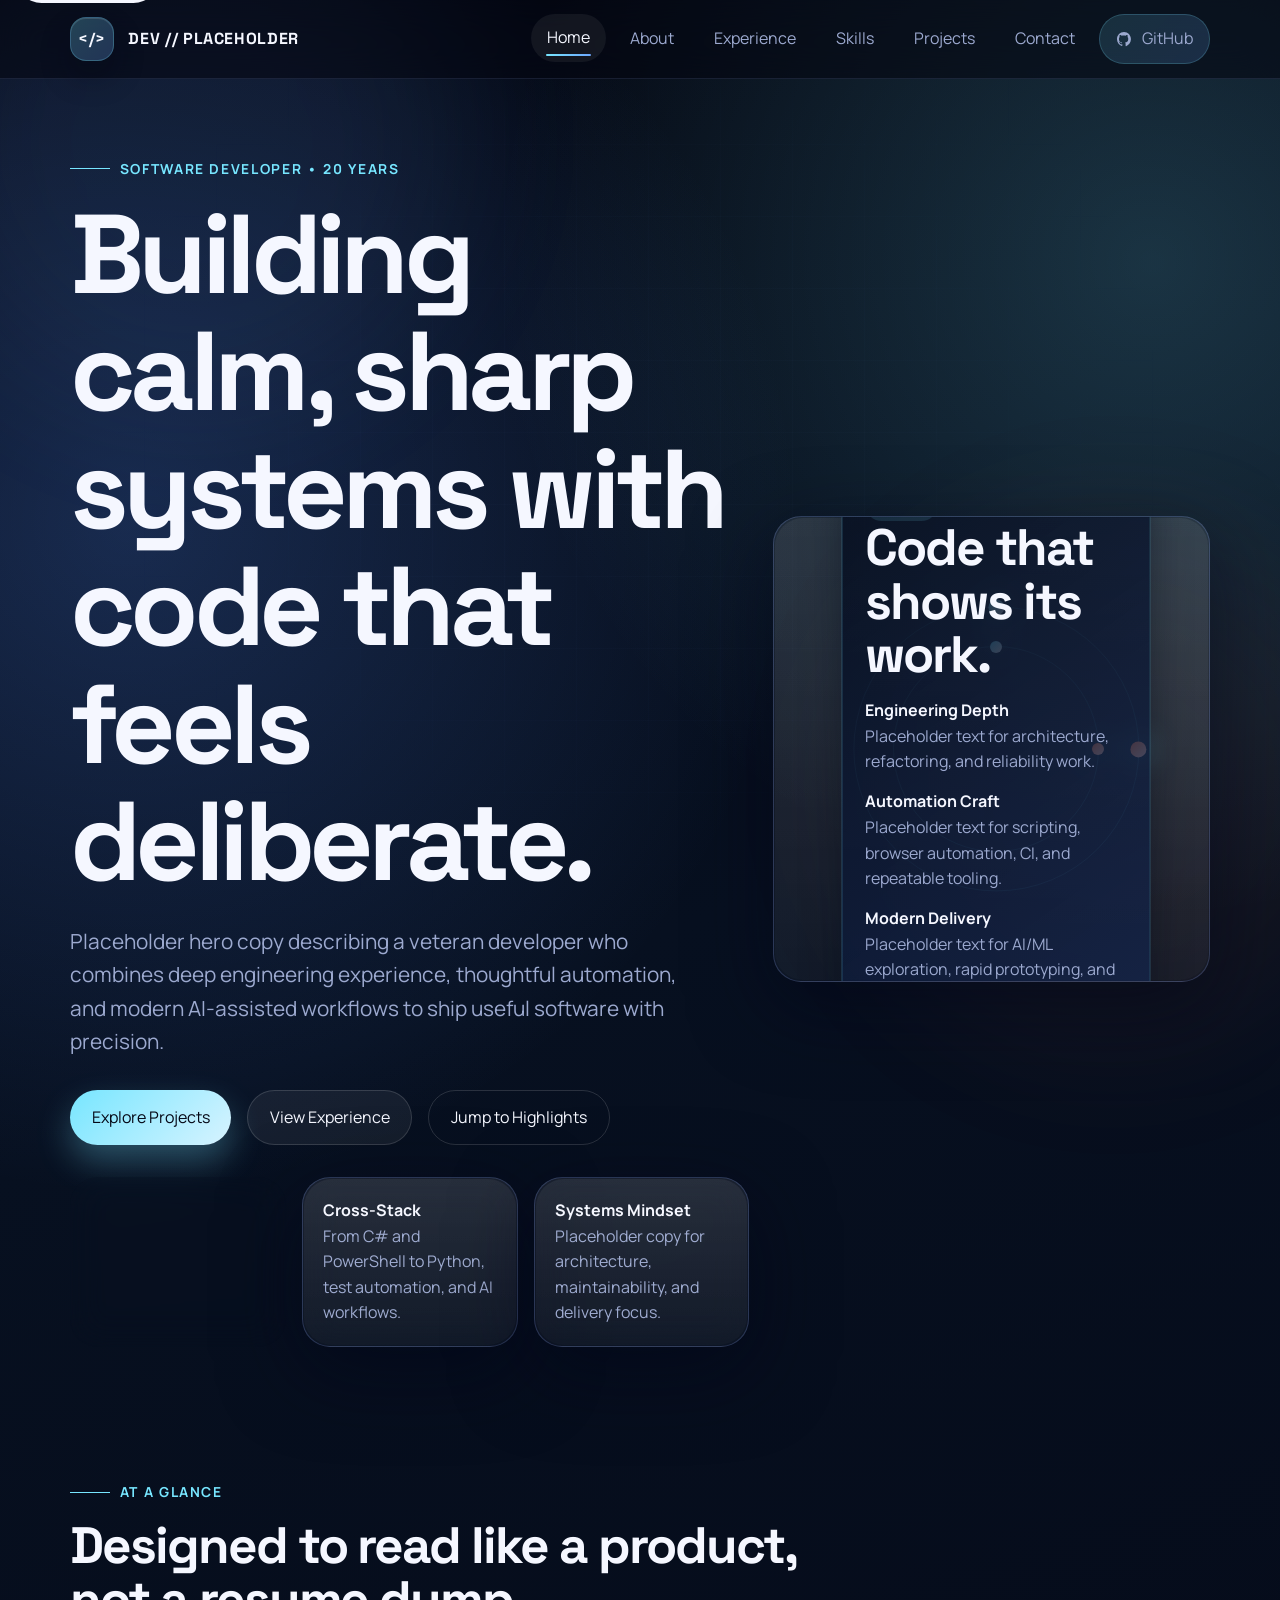
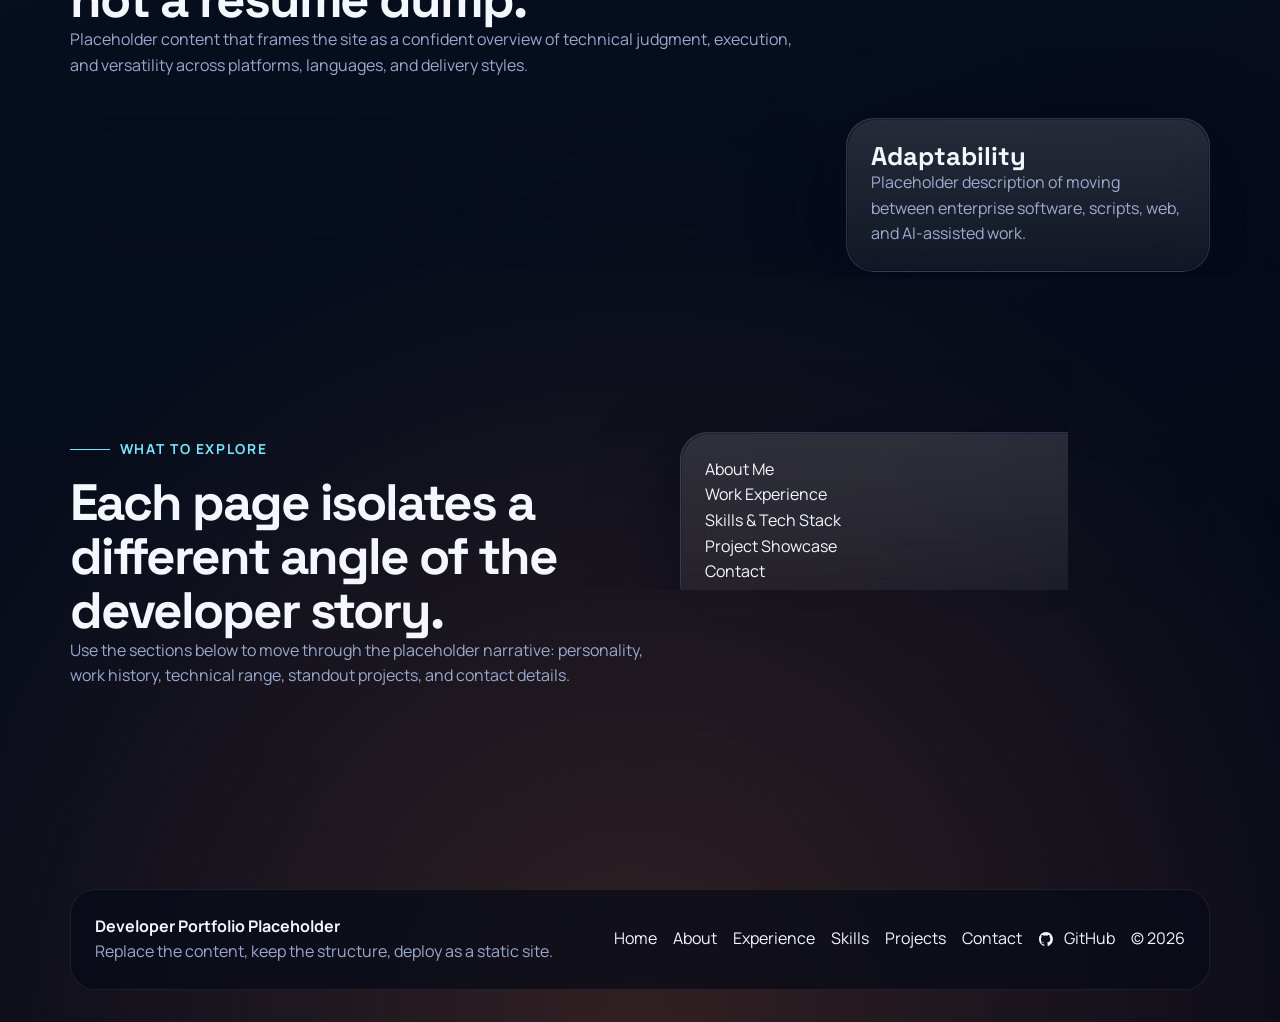
==== index.html @ 1d5cf315 "Initial commit: add multi-page personal developer website" ====
<!DOCTYPE html>
<html lang="en">
  <head>
    <meta charset="UTF-8" />
    <meta name="viewport" content="width=device-width, initial-scale=1.0" />
    <meta
      name="description"
      content="Placeholder personal developer website with a bold, interactive dark theme and multi-page layout."
    />
    <title>Developer Portfolio | Home</title>
    <link rel="preconnect" href="https://fonts.googleapis.com" />
    <link rel="preconnect" href="https://fonts.gstatic.com" crossorigin />
    <link
      href="https://fonts.googleapis.com/css2?family=Manrope:wght@400;500;600;700;800&family=Space+Grotesk:wght@500;700&display=swap"
      rel="stylesheet"
    />
    <link rel="stylesheet" href="styles.css" />
    <script src="script.js" defer></script>
  </head>
  <body>
    <div class="site-shell">
      <a class="skip-link" href="#main-content">Skip to content</a>
      <div class="grid-overlay" aria-hidden="true"></div>
      <div class="page-transition" aria-hidden="true"></div>
      <header class="site-header" data-site-header>
        <div class="nav-wrap">
          <a class="brand" href="index.html" aria-label="Go to home page">
            <span class="brand-mark" aria-hidden="true"><span>&lt;/&gt;</span></span>
            <span>DEV // PLACEHOLDER</span>
          </a>
          <button class="nav-toggle" type="button" aria-label="Toggle navigation" aria-expanded="false" data-nav-toggle>
            <span class="nav-toggle-bar" aria-hidden="true"></span>
          </button>
          <nav class="nav-links" aria-label="Primary navigation" data-nav-menu>
            <a href="index.html" data-nav-link>Home</a>
            <a href="about.html" data-nav-link>About</a>
            <a href="experience.html" data-nav-link>Experience</a>
            <a href="skills.html" data-nav-link>Skills</a>
            <a href="projects.html" data-nav-link>Projects</a>
            <a href="contact.html" data-nav-link>Contact</a>
            <a
              class="nav-github"
              href="https://github.com/YOUR_USERNAME"
              target="_blank"
              rel="noreferrer"
              aria-label="Open GitHub profile"
            >
              <svg viewBox="0 0 24 24" aria-hidden="true" fill="currentColor">
                <path d="M12 1.5C6.2 1.5 1.5 6.3 1.5 12.2c0 4.8 3.1 8.8 7.3 10.2.5.1.7-.2.7-.5V20c-3 .7-3.7-1.3-3.7-1.3-.5-1.3-1.2-1.7-1.2-1.7-1-.7.1-.7.1-.7 1.1.1 1.7 1.1 1.7 1.1 1 .1 1.7.7 2.1 1.4.1-.7.4-1.2.7-1.5-2.4-.3-4.8-1.2-4.8-5.4 0-1.2.4-2.1 1.1-2.9-.1-.3-.5-1.4.1-2.9 0 0 .9-.3 3 .9.9-.2 1.8-.3 2.8-.3.9 0 1.9.1 2.8.3 2.1-1.2 3-.9 3-.9.6 1.5.2 2.6.1 2.9.7.8 1.1 1.7 1.1 2.9 0 4.2-2.5 5.1-4.8 5.4.4.3.8 1 .8 2v2.9c0 .3.2.6.7.5 4.2-1.4 7.3-5.5 7.3-10.2C22.5 6.3 17.8 1.5 12 1.5Z" />
              </svg>
              <span>GitHub</span>
            </a>
          </nav>
        </div>
      </header>

      <main id="main-content" class="main-wrap">
        <section class="hero">
          <div class="hero-grid">
            <div class="hero-copy reveal">
              <span class="kicker">Software Developer • 20 Years</span>
              <h1>Building calm, sharp systems with code that feels deliberate.</h1>
              <p class="lead">
                Placeholder hero copy describing a veteran developer who combines deep engineering experience,
                thoughtful automation, and modern AI-assisted workflows to ship useful software with precision.
              </p>
              <div class="hero-actions">
                <a class="button" href="projects.html">Explore Projects</a>
                <a class="button-secondary" href="experience.html">View Experience</a>
                <a class="button-ghost" href="#featured-highlights">Jump to Highlights</a>
              </div>
              <div class="stats-row">
                <article class="stat-card reveal">
                  <strong>20+</strong>
                  <p>Years shaping production software, tooling, and automation.</p>
                </article>
                <article class="stat-card reveal">
                  <strong>Cross-Stack</strong>
                  <p>From C# and PowerShell to Python, test automation, and AI workflows.</p>
                </article>
                <article class="stat-card reveal">
                  <strong>Systems Mindset</strong>
                  <p>Placeholder copy for architecture, maintainability, and delivery focus.</p>
                </article>
              </div>
            </div>

            <aside class="hero-panel reveal" aria-label="Visual summary panel">
              <div class="orbital-stage">
                <div class="orbit" aria-hidden="true"></div>
                <div class="orbit secondary" aria-hidden="true"></div>
                <div class="core-panel" data-tilt>
                  <span class="eyebrow">Signal</span>
                  <h2>Code that shows its work.</h2>
                  <ul class="metric-list">
                    <li>
                      <strong>Engineering Depth</strong>
                      <p>Placeholder text for architecture, refactoring, and reliability work.</p>
                    </li>
                    <li>
                      <strong>Automation Craft</strong>
                      <p>Placeholder text for scripting, browser automation, CI, and repeatable tooling.</p>
                    </li>
                    <li>
                      <strong>Modern Delivery</strong>
                      <p>Placeholder text for AI/ML exploration, rapid prototyping, and practical execution.</p>
                    </li>
                  </ul>
                </div>
              </div>
            </aside>
          </div>
        </section>

        <section class="section" id="featured-highlights">
          <div class="section-heading reveal">
            <span class="kicker">At A Glance</span>
            <h2>Designed to read like a product, not a resume dump.</h2>
            <p>
              Placeholder content that frames the site as a confident overview of technical judgment, execution,
              and versatility across platforms, languages, and delivery styles.
            </p>
          </div>
          <div class="highlights-grid">
            <article class="glass-card accent reveal">
              <h3>Architecture</h3>
              <p>Placeholder description of designing maintainable systems and reducing accidental complexity.</p>
            </article>
            <article class="glass-card reveal">
              <h3>Automation</h3>
              <p>Placeholder description of building repeatable workflows, tooling, and test infrastructure.</p>
            </article>
            <article class="glass-card reveal">
              <h3>Adaptability</h3>
              <p>Placeholder description of moving between enterprise software, scripts, web, and AI-assisted work.</p>
            </article>
          </div>
        </section>

        <section class="section">
          <div class="split-layout">
            <div class="section-heading reveal">
              <span class="kicker">What To Explore</span>
              <h2>Each page isolates a different angle of the developer story.</h2>
              <p>
                Use the sections below to move through the placeholder narrative: personality, work history,
                technical range, standout projects, and contact details.
              </p>
            </div>
            <div class="glass-card reveal">
              <ul class="info-list">
                <li><a class="link-icon" href="about.html">About Me</a></li>
                <li><a class="link-icon" href="experience.html">Work Experience</a></li>
                <li><a class="link-icon" href="skills.html">Skills &amp; Tech Stack</a></li>
                <li><a class="link-icon" href="projects.html">Project Showcase</a></li>
                <li><a class="link-icon" href="contact.html">Contact</a></li>
              </ul>
            </div>
          </div>
        </section>
      </main>

      <footer class="site-footer">
        <div class="footer-wrap">
          <div>
            <strong>Developer Portfolio Placeholder</strong>
            <p>Replace the content, keep the structure, deploy as a static site.</p>
          </div>
          <div class="footer-meta">
            <nav class="footer-links" aria-label="Footer navigation">
              <a href="index.html">Home</a>
              <a href="about.html">About</a>
              <a href="experience.html">Experience</a>
              <a href="skills.html">Skills</a>
              <a href="projects.html">Projects</a>
              <a href="contact.html">Contact</a>
            </nav>
            <div class="footer-social">
              <a href="https://github.com/YOUR_USERNAME" target="_blank" rel="noreferrer" aria-label="Open GitHub profile">
                <svg viewBox="0 0 24 24" aria-hidden="true" fill="currentColor">
                  <path d="M12 1.5C6.2 1.5 1.5 6.3 1.5 12.2c0 4.8 3.1 8.8 7.3 10.2.5.1.7-.2.7-.5V20c-3 .7-3.7-1.3-3.7-1.3-.5-1.3-1.2-1.7-1.2-1.7-1-.7.1-.7.1-.7 1.1.1 1.7 1.1 1.7 1.1 1 .1 1.7.7 2.1 1.4.1-.7.4-1.2.7-1.5-2.4-.3-4.8-1.2-4.8-5.4 0-1.2.4-2.1 1.1-2.9-.1-.3-.5-1.4.1-2.9 0 0 .9-.3 3 .9.9-.2 1.8-.3 2.8-.3.9 0 1.9.1 2.8.3 2.1-1.2 3-.9 3-.9.6 1.5.2 2.6.1 2.9.7.8 1.1 1.7 1.1 2.9 0 4.2-2.5 5.1-4.8 5.4.4.3.8 1 .8 2v2.9c0 .3.2.6.7.5 4.2-1.4 7.3-5.5 7.3-10.2C22.5 6.3 17.8 1.5 12 1.5Z" />
                </svg>
                <span>GitHub</span>
              </a>
              <span>© <span data-current-year></span></span>
            </div>
          </div>
        </div>
      </footer>
    </div>
  </body>
</html>
---- styles.css ----
:root {
  --bg: #050816;
  --bg-elevated: rgba(11, 18, 38, 0.78);
  --bg-solid: #0b1226;
  --surface: rgba(18, 28, 56, 0.82);
  --surface-strong: rgba(24, 38, 77, 0.96);
  --border: rgba(143, 168, 255, 0.22);
  --border-strong: rgba(162, 188, 255, 0.38);
  --text: #f5f7ff;
  --muted: #9ca9cf;
  --accent: #77e6ff;
  --accent-strong: #6da7ff;
  --accent-warm: #ff8a5b;
  --success: #8dffb2;
  --shadow: 0 24px 80px rgba(2, 6, 23, 0.55);
  --radius-lg: 28px;
  --radius-md: 20px;
  --radius-sm: 14px;
  --content-width: min(1140px, calc(100vw - 2rem));
  --nav-height: 78px;
  --transition: 220ms ease;
  --font-display: "Space Grotesk", "Segoe UI", sans-serif;
  --font-body: "Manrope", "Segoe UI", sans-serif;
}

* {
  box-sizing: border-box;
}

html {
  scroll-behavior: smooth;
}

body {
  margin: 0;
  min-height: 100vh;
  font-family: var(--font-body);
  color: var(--text);
  background:
    radial-gradient(circle at 10% 20%, rgba(85, 144, 255, 0.24), transparent 28%),
    radial-gradient(circle at 90% 10%, rgba(119, 230, 255, 0.18), transparent 25%),
    radial-gradient(circle at 50% 100%, rgba(255, 138, 91, 0.18), transparent 30%),
    linear-gradient(160deg, #040711 0%, #071020 38%, #040816 100%);
  line-height: 1.6;
  overflow-x: hidden;
}

body::before,
body::after {
  content: "";
  position: fixed;
  inset: auto;
  width: 42vw;
  height: 42vw;
  border-radius: 50%;
  filter: blur(80px);
  opacity: 0.32;
  pointer-events: none;
  z-index: -2;
  animation: drift 18s ease-in-out infinite alternate;
}

body::before {
  top: -10vw;
  left: -6vw;
  background: rgba(109, 167, 255, 0.25);
}

body::after {
  right: -8vw;
  bottom: -12vw;
  background: rgba(255, 138, 91, 0.18);
  animation-delay: -9s;
}

img {
  max-width: 100%;
  display: block;
}

a {
  color: inherit;
  text-decoration: none;
}

button,
input,
textarea {
  font: inherit;
}

button {
  border: 0;
  cursor: pointer;
}

:focus-visible {
  outline: 3px solid rgba(119, 230, 255, 0.6);
  outline-offset: 3px;
}

.site-shell {
  position: relative;
  isolation: isolate;
}

.grid-overlay {
  position: fixed;
  inset: 0;
  background-image:
    linear-gradient(rgba(159, 181, 255, 0.08) 1px, transparent 1px),
    linear-gradient(90deg, rgba(159, 181, 255, 0.08) 1px, transparent 1px);
  background-size: 72px 72px;
  mask-image: radial-gradient(circle at center, black 28%, transparent 78%);
  opacity: 0.24;
  z-index: -1;
  pointer-events: none;
}

.page-transition {
  position: fixed;
  inset: 0;
  background: linear-gradient(135deg, rgba(6, 9, 20, 0.96), rgba(12, 25, 55, 0.92));
  transform: scaleY(0);
  transform-origin: bottom;
  transition: transform 480ms cubic-bezier(0.22, 1, 0.36, 1);
  z-index: 999;
  pointer-events: none;
}

body.is-transitioning .page-transition {
  transform: scaleY(1);
  transform-origin: top;
}

.skip-link {
  position: absolute;
  left: 1rem;
  top: -3rem;
  padding: 0.8rem 1rem;
  border-radius: 999px;
  background: var(--text);
  color: var(--bg);
  z-index: 1000;
  transition: top var(--transition);
}

.skip-link:focus {
  top: 1rem;
}

.site-header {
  position: sticky;
  top: 0;
  z-index: 100;
  backdrop-filter: blur(18px);
  background: rgba(4, 7, 17, 0.56);
  border-bottom: 1px solid rgba(154, 178, 255, 0.12);
}

.site-header.is-scrolled {
  background: rgba(4, 7, 17, 0.88);
  box-shadow: 0 18px 40px rgba(2, 6, 23, 0.28);
}

.nav-wrap,
.main-wrap,
.footer-wrap {
  width: var(--content-width);
  margin: 0 auto;
}

.nav-wrap {
  min-height: var(--nav-height);
  display: flex;
  align-items: center;
  justify-content: space-between;
  gap: 1rem;
}

.brand {
  display: inline-flex;
  align-items: center;
  gap: 0.9rem;
  font-family: var(--font-display);
  font-weight: 700;
  letter-spacing: 0.04em;
}

.brand-mark {
  width: 2.75rem;
  height: 2.75rem;
  display: grid;
  place-items: center;
  border-radius: 1rem;
  background: linear-gradient(135deg, rgba(119, 230, 255, 0.25), rgba(109, 167, 255, 0.25));
  border: 1px solid rgba(119, 230, 255, 0.24);
  box-shadow: inset 0 1px 0 rgba(255, 255, 255, 0.12), 0 16px 30px rgba(4, 7, 17, 0.3);
}

.brand-mark span {
  font-size: 1rem;
}

.nav-toggle {
  display: none;
  align-items: center;
  justify-content: center;
  width: 3rem;
  height: 3rem;
  border-radius: 1rem;
  color: var(--text);
  background: rgba(255, 255, 255, 0.04);
  border: 1px solid rgba(255, 255, 255, 0.08);
}

.nav-toggle-bar,
.nav-toggle-bar::before,
.nav-toggle-bar::after {
  content: "";
  width: 1.2rem;
  height: 2px;
  background: currentColor;
  border-radius: 999px;
  display: block;
  position: relative;
  transition: transform var(--transition), opacity var(--transition);
}

.nav-toggle-bar::before {
  position: absolute;
  top: -0.35rem;
}

.nav-toggle-bar::after {
  position: absolute;
  top: 0.35rem;
}

.nav-links {
  display: flex;
  align-items: center;
  gap: 0.5rem;
}

.nav-links a {
  position: relative;
  padding: 0.7rem 1rem;
  border-radius: 999px;
  color: var(--muted);
  transition: color var(--transition), background var(--transition), transform var(--transition);
}

.nav-links a:hover,
.nav-links a:focus-visible,
.nav-links a[aria-current="page"] {
  color: var(--text);
  background: rgba(255, 255, 255, 0.06);
  transform: translateY(-1px);
}

.nav-links a[aria-current="page"]::after {
  content: "";
  position: absolute;
  left: 20%;
  right: 20%;
  bottom: 0.4rem;
  height: 2px;
  border-radius: 999px;
  background: linear-gradient(90deg, var(--accent), var(--accent-strong));
}

.nav-github {
  display: inline-flex;
  align-items: center;
  gap: 0.65rem;
  padding: 0.8rem 1rem;
  border-radius: 999px;
  background: linear-gradient(135deg, rgba(119, 230, 255, 0.14), rgba(109, 167, 255, 0.18));
  border: 1px solid rgba(119, 230, 255, 0.2);
}

.nav-github svg,
.footer-social svg,
.link-icon svg {
  width: 1rem;
  height: 1rem;
}

main {
  padding-bottom: 5rem;
}

.section {
  padding: 5rem 0;
}

.section-heading {
  max-width: 46rem;
  margin-bottom: 2.5rem;
}

.kicker {
  display: inline-flex;
  align-items: center;
  gap: 0.6rem;
  margin-bottom: 1rem;
  color: var(--accent);
  font-size: 0.86rem;
  font-weight: 700;
  letter-spacing: 0.12em;
  text-transform: uppercase;
}

.kicker::before {
  content: "";
  width: 2.5rem;
  height: 1px;
  background: currentColor;
}

h1,
h2,
h3,
h4 {
  margin: 0;
  font-family: var(--font-display);
  line-height: 1.05;
}

h1 {
  font-size: clamp(3.4rem, 9vw, 7rem);
  letter-spacing: -0.05em;
}

h2 {
  font-size: clamp(2.2rem, 4vw, 3.8rem);
  letter-spacing: -0.04em;
}

h3 {
  font-size: clamp(1.35rem, 2vw, 1.8rem);
}

p {
  margin: 0;
  color: var(--muted);
}

.hero {
  padding: 4.5rem 0 3rem;
}

.hero-grid,
.split-layout,
.projects-grid,
.contact-grid,
.skills-grid,
.metrics-grid,
.story-grid,
.highlights-grid {
  display: grid;
  gap: 1.5rem;
}

.hero-grid {
  grid-template-columns: minmax(0, 1.4fr) minmax(300px, 0.9fr);
  align-items: center;
  min-height: calc(100vh - var(--nav-height) - 5rem);
}

.hero-copy {
  max-width: 44rem;
}

.lead {
  margin-top: 1.5rem;
  font-size: clamp(1.05rem, 2vw, 1.3rem);
  max-width: 40rem;
}

.hero-actions,
.inline-links,
.chip-row,
.stats-row {
  display: flex;
  flex-wrap: wrap;
  gap: 1rem;
}

.hero-actions {
  margin-top: 2rem;
}

.button,
.button-secondary,
.button-ghost {
  display: inline-flex;
  align-items: center;
  justify-content: center;
  gap: 0.65rem;
  min-height: 3.3rem;
  padding: 0.85rem 1.35rem;
  border-radius: 999px;
  transition: transform var(--transition), box-shadow var(--transition), background var(--transition), border-color var(--transition);
}

.button {
  color: var(--bg);
  background: linear-gradient(135deg, var(--accent), #d7f3ff);
  box-shadow: 0 16px 34px rgba(119, 230, 255, 0.3);
}

.button:hover,
.button:focus-visible,
.button-secondary:hover,
.button-secondary:focus-visible,
.button-ghost:hover,
.button-ghost:focus-visible {
  transform: translateY(-2px);
}

.button-secondary,
.button-ghost {
  border: 1px solid rgba(255, 255, 255, 0.14);
}

.button-secondary {
  background: rgba(255, 255, 255, 0.06);
}

.button-ghost {
  background: transparent;
}

.hero-panel,
.glass-card,
.timeline-card,
.skill-card,
.project-card,
.contact-card,
.stat-card,
.quote-card,
.story-card {
  position: relative;
  overflow: hidden;
  border-radius: var(--radius-lg);
  background: linear-gradient(180deg, rgba(255, 255, 255, 0.08), rgba(255, 255, 255, 0.03));
  border: 1px solid var(--border);
  box-shadow: var(--shadow);
}

.hero-panel,
.glass-card,
.contact-card,
.quote-card,
.story-card {
  padding: 1.5rem;
}

.hero-panel::before,
.glass-card::before,
.timeline-card::before,
.skill-card::before,
.project-card::before,
.contact-card::before,
.stat-card::before,
.quote-card::before,
.story-card::before {
  content: "";
  position: absolute;
  inset: 1px;
  border-radius: inherit;
  background: linear-gradient(180deg, rgba(255, 255, 255, 0.06), rgba(255, 255, 255, 0.02));
  pointer-events: none;
}

.hero-panel {
  min-height: 28rem;
  padding: 1.5rem;
}

.orbital-stage {
  position: relative;
  aspect-ratio: 1 / 1.05;
  min-height: 26rem;
}

.orbit,
.orbit::before,
.orbit::after {
  position: absolute;
  inset: 50% auto auto 50%;
  border-radius: 50%;
  transform: translate(-50%, -50%);
}

.orbit {
  width: 72%;
  aspect-ratio: 1;
  border: 1px solid rgba(119, 230, 255, 0.18);
  animation: spin 18s linear infinite;
}

.orbit::before,
.orbit::after {
  content: "";
  width: 1rem;
  height: 1rem;
  background: linear-gradient(135deg, var(--accent), white);
  box-shadow: 0 0 30px rgba(119, 230, 255, 0.7);
}

.orbit::before {
  top: 0;
  left: 50%;
}

.orbit::after {
  top: 50%;
  left: 100%;
  background: linear-gradient(135deg, var(--accent-warm), #ffd8c9);
}

.orbit.secondary {
  width: 52%;
  animation-duration: 12s;
  animation-direction: reverse;
}

.orbit.secondary::before,
.orbit.secondary::after {
  width: 0.75rem;
  height: 0.75rem;
}

.core-panel {
  position: absolute;
  inset: 50% auto auto 50%;
  width: min(78%, 24rem);
  transform: translate(-50%, -50%);
  padding: 1.4rem;
  border-radius: 1.5rem;
  background: linear-gradient(145deg, rgba(4, 12, 28, 0.86), rgba(20, 38, 80, 0.72));
  border: 1px solid rgba(119, 230, 255, 0.22);
  box-shadow: 0 18px 40px rgba(3, 8, 20, 0.45);
}

.eyebrow {
  display: inline-flex;
  padding: 0.35rem 0.7rem;
  border-radius: 999px;
  background: rgba(119, 230, 255, 0.12);
  color: var(--accent);
  font-size: 0.8rem;
  letter-spacing: 0.08em;
  text-transform: uppercase;
}

.metric-list,
.timeline-list,
.project-list,
.contact-list,
.footer-links,
.skill-pills,
.info-list {
  list-style: none;
  margin: 0;
  padding: 0;
}

.metric-list {
  display: grid;
  gap: 0.9rem;
  margin-top: 1rem;
}

.metric-list strong,
.stat-card strong,
.timeline-card strong,
.project-card strong,
.skill-card strong,
.contact-card strong {
  display: block;
  color: var(--text);
}

.stats-row {
  margin-top: 2rem;
}

.stat-card {
  padding: 1.25rem;
  min-width: 10rem;
  flex: 1 1 10rem;
}

.split-layout {
  grid-template-columns: minmax(0, 1.05fr) minmax(280px, 0.95fr);
  align-items: start;
}

.story-grid,
.metrics-grid,
.skills-grid,
.projects-grid,
.contact-grid,
.highlights-grid {
  grid-template-columns: repeat(12, minmax(0, 1fr));
}

.story-card,
.quote-card,
.contact-card,
.project-card,
.skill-card,
.timeline-card,
.glass-card,
.stat-card {
  backdrop-filter: blur(18px);
}

.story-card.primary,
.contact-card.primary,
.quote-card,
.glass-card.accent {
  background: linear-gradient(145deg, rgba(12, 24, 52, 0.92), rgba(18, 39, 85, 0.72));
}

.story-card.primary {
  grid-column: span 7;
}

.story-card.secondary {
  grid-column: span 5;
}

.highlights-grid > * {
  grid-column: span 4;
}

.timeline {
  position: relative;
  display: grid;
  gap: 1.25rem;
}

.timeline::before {
  content: "";
  position: absolute;
  left: 1rem;
  top: 1rem;
  bottom: 1rem;
  width: 2px;
  background: linear-gradient(180deg, rgba(119, 230, 255, 0.6), rgba(255, 138, 91, 0.3));
}

.timeline-card {
  margin-left: 2.4rem;
  padding: 1.5rem;
  cursor: pointer;
  transition: transform var(--transition), border-color var(--transition), background var(--transition);
}

.timeline-card::after {
  content: "";
  position: absolute;
  left: -2rem;
  top: 1.65rem;
  width: 0.9rem;
  height: 0.9rem;
  border-radius: 50%;
  background: linear-gradient(135deg, var(--accent), var(--accent-strong));
  box-shadow: 0 0 0 0.35rem rgba(119, 230, 255, 0.12);
}

.timeline-card:hover,
.timeline-card:focus-visible,
.timeline-card.is-active {
  transform: translateX(4px);
  border-color: var(--border-strong);
  background: linear-gradient(145deg, rgba(16, 31, 66, 0.96), rgba(22, 43, 92, 0.74));
}

.timeline-meta,
.card-meta,
.project-links,
.footer-meta {
  display: flex;
  flex-wrap: wrap;
  gap: 0.65rem 1rem;
  align-items: center;
}

.timeline-meta,
.card-meta {
  margin: 0.9rem 0 1rem;
  color: var(--accent);
  font-size: 0.92rem;
}

.timeline-panel {
  position: sticky;
  top: calc(var(--nav-height) + 1.5rem);
}

.timeline-panel [hidden] {
  display: none;
}

.skills-grid > * {
  grid-column: span 4;
}

.skill-card {
  padding: 1.5rem;
}

.skill-pills {
  display: flex;
  flex-wrap: wrap;
  gap: 0.65rem;
  margin-top: 1.1rem;
}

.skill-pills li,
.chip-row span {
  padding: 0.55rem 0.85rem;
  border-radius: 999px;
  color: var(--text);
  background: rgba(255, 255, 255, 0.06);
  border: 1px solid rgba(255, 255, 255, 0.08);
}

.projects-grid > * {
  grid-column: span 4;
}

.project-card {
  display: grid;
  gap: 1rem;
  padding: 1.5rem;
  min-height: 100%;
  transition: transform var(--transition), border-color var(--transition), box-shadow var(--transition);
}

.project-card:hover,
.project-card:focus-within {
  transform: translateY(-4px);
  border-color: var(--border-strong);
  box-shadow: 0 22px 60px rgba(2, 6, 23, 0.48);
}

.project-visual {
  aspect-ratio: 16 / 10;
  border-radius: 1.3rem;
  background:
    radial-gradient(circle at top right, rgba(119, 230, 255, 0.28), transparent 35%),
    linear-gradient(135deg, rgba(119, 230, 255, 0.12), rgba(109, 167, 255, 0.08) 35%, rgba(255, 138, 91, 0.14));
  border: 1px solid rgba(255, 255, 255, 0.08);
  display: grid;
  place-items: center;
  position: relative;
  overflow: hidden;
}

.project-visual::after {
  content: "";
  position: absolute;
  inset: 12%;
  border-radius: 1rem;
  border: 1px solid rgba(255, 255, 255, 0.1);
}

.project-code {
  width: 76%;
  display: grid;
  gap: 0.45rem;
}

.project-code span {
  height: 0.6rem;
  border-radius: 999px;
  background: linear-gradient(90deg, rgba(255, 255, 255, 0.82), rgba(119, 230, 255, 0.28));
}

.project-code span:nth-child(2) {
  width: 82%;
}

.project-code span:nth-child(3) {
  width: 68%;
}

.project-links {
  margin-top: auto;
}

.contact-grid > * {
  grid-column: span 6;
}

.contact-form {
  display: grid;
  gap: 1rem;
}

.form-row {
  display: grid;
  gap: 0.55rem;
}

label {
  color: var(--text);
  font-weight: 600;
}

input,
textarea {
  width: 100%;
  padding: 0.95rem 1rem;
  color: var(--text);
  background: rgba(7, 12, 28, 0.92);
  border: 1px solid rgba(255, 255, 255, 0.1);
  border-radius: 1rem;
  transition: border-color var(--transition), background var(--transition);
}

input::placeholder,
textarea::placeholder {
  color: rgba(156, 169, 207, 0.75);
}

input:focus,
textarea:focus {
  border-color: rgba(119, 230, 255, 0.52);
  background: rgba(8, 15, 34, 0.98);
  outline: 0;
}

textarea {
  min-height: 11rem;
  resize: vertical;
}

.form-note {
  font-size: 0.9rem;
}

.site-footer {
  padding: 0 0 2rem;
}

.footer-wrap {
  display: flex;
  justify-content: space-between;
  gap: 1.25rem;
  padding: 1.5rem;
  border-radius: 1.6rem;
  border: 1px solid rgba(255, 255, 255, 0.08);
  background: rgba(6, 10, 23, 0.7);
}

.footer-links,
.footer-social {
  display: flex;
  flex-wrap: wrap;
  gap: 1rem;
  align-items: center;
}

.footer-social a,
.link-icon {
  display: inline-flex;
  align-items: center;
  gap: 0.6rem;
  color: var(--text);
}

.reveal {
  opacity: 0;
  transform: translateY(24px);
  transition: opacity 700ms ease, transform 700ms ease;
}

.reveal.is-visible {
  opacity: 1;
  transform: translateY(0);
}

.page-intro {
  padding-top: 3rem;
}

.page-intro .glass-card {
  display: grid;
  gap: 1rem;
  padding: 1.75rem;
}

.page-nav {
  display: flex;
  flex-wrap: wrap;
  gap: 0.8rem;
  margin-top: 1.25rem;
}

.page-nav a {
  padding: 0.6rem 0.95rem;
  border-radius: 999px;
  background: rgba(255, 255, 255, 0.05);
  color: var(--muted);
}

.page-nav a:hover,
.page-nav a:focus-visible {
  color: var(--text);
  background: rgba(255, 255, 255, 0.1);
}

@keyframes drift {
  from {
    transform: translate3d(0, 0, 0) scale(1);
  }
  to {
    transform: translate3d(2vw, 3vw, 0) scale(1.08);
  }
}

@keyframes spin {
  from {
    transform: translate(-50%, -50%) rotate(0deg);
  }
  to {
    transform: translate(-50%, -50%) rotate(360deg);
  }
}

@media (max-width: 980px) {
  .hero-grid,
  .split-layout,
  .contact-grid > *,
  .projects-grid > *,
  .skills-grid > *,
  .story-card.primary,
  .story-card.secondary,
  .highlights-grid > * {
    grid-column: span 12;
  }

  .hero-grid,
  .split-layout,
  .contact-grid,
  .projects-grid,
  .skills-grid,
  .story-grid,
  .highlights-grid {
    grid-template-columns: repeat(12, minmax(0, 1fr));
  }

  .timeline-panel {
    position: static;
  }

  .nav-toggle {
    display: inline-flex;
  }

  .nav-links {
    position: absolute;
    top: calc(100% + 0.75rem);
    left: 1rem;
    right: 1rem;
    padding: 0.9rem;
    flex-direction: column;
    align-items: stretch;
    background: rgba(8, 12, 24, 0.96);
    border: 1px solid rgba(255, 255, 255, 0.08);
    border-radius: 1.4rem;
    box-shadow: var(--shadow);
    opacity: 0;
    pointer-events: none;
    transform: translateY(-10px);
    transition: opacity var(--transition), transform var(--transition);
  }

  .nav-links.is-open {
    opacity: 1;
    pointer-events: auto;
    transform: translateY(0);
  }

  .nav-links a,
  .nav-github {
    justify-content: center;
  }
}

@media (max-width: 720px) {
  :root {
    --content-width: min(100vw - 1rem, 100vw - 1rem);
    --nav-height: 72px;
  }

  .section,
  .hero {
    padding: 3.8rem 0;
  }

  .hero-panel,
  .glass-card,
  .timeline-card,
  .skill-card,
  .project-card,
  .contact-card,
  .footer-wrap,
  .story-card,
  .quote-card,
  .stat-card {
    border-radius: 1.4rem;
  }

  .hero-panel {
    min-height: 22rem;
  }

  .orbital-stage {
    min-height: 22rem;
  }

  .footer-wrap {
    flex-direction: column;
  }

  .timeline-card {
    margin-left: 1.8rem;
  }

  .timeline::before {
    left: 0.65rem;
  }

  .timeline-card::after {
    left: -1.35rem;
  }
}

@media (prefers-reduced-motion: reduce) {
  html {
    scroll-behavior: auto;
  }

  *,
  *::before,
  *::after {
    animation-duration: 0.01ms !important;
    animation-iteration-count: 1 !important;
    transition-duration: 0.01ms !important;
    scroll-behavior: auto !important;
  }

  .reveal {
    opacity: 1;
    transform: none;
  }

  .page-transition {
    display: none;
  }
}
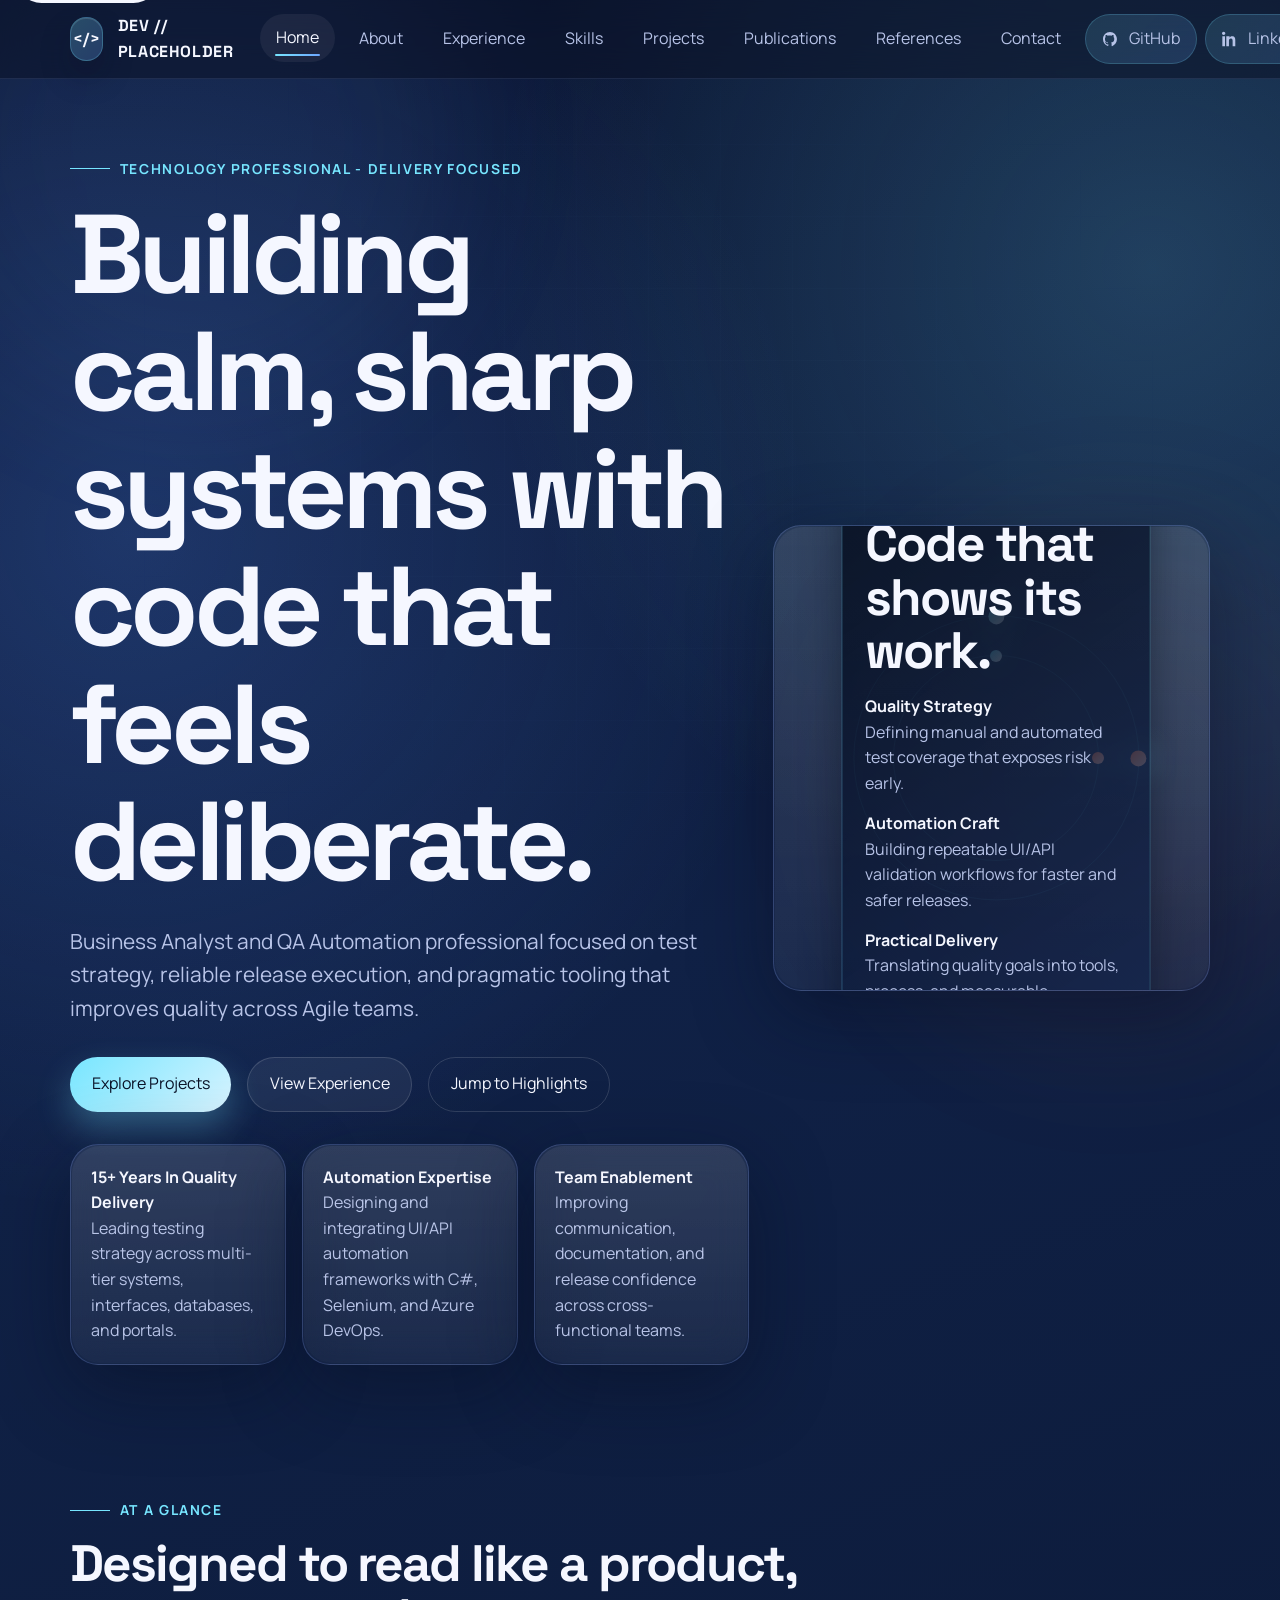
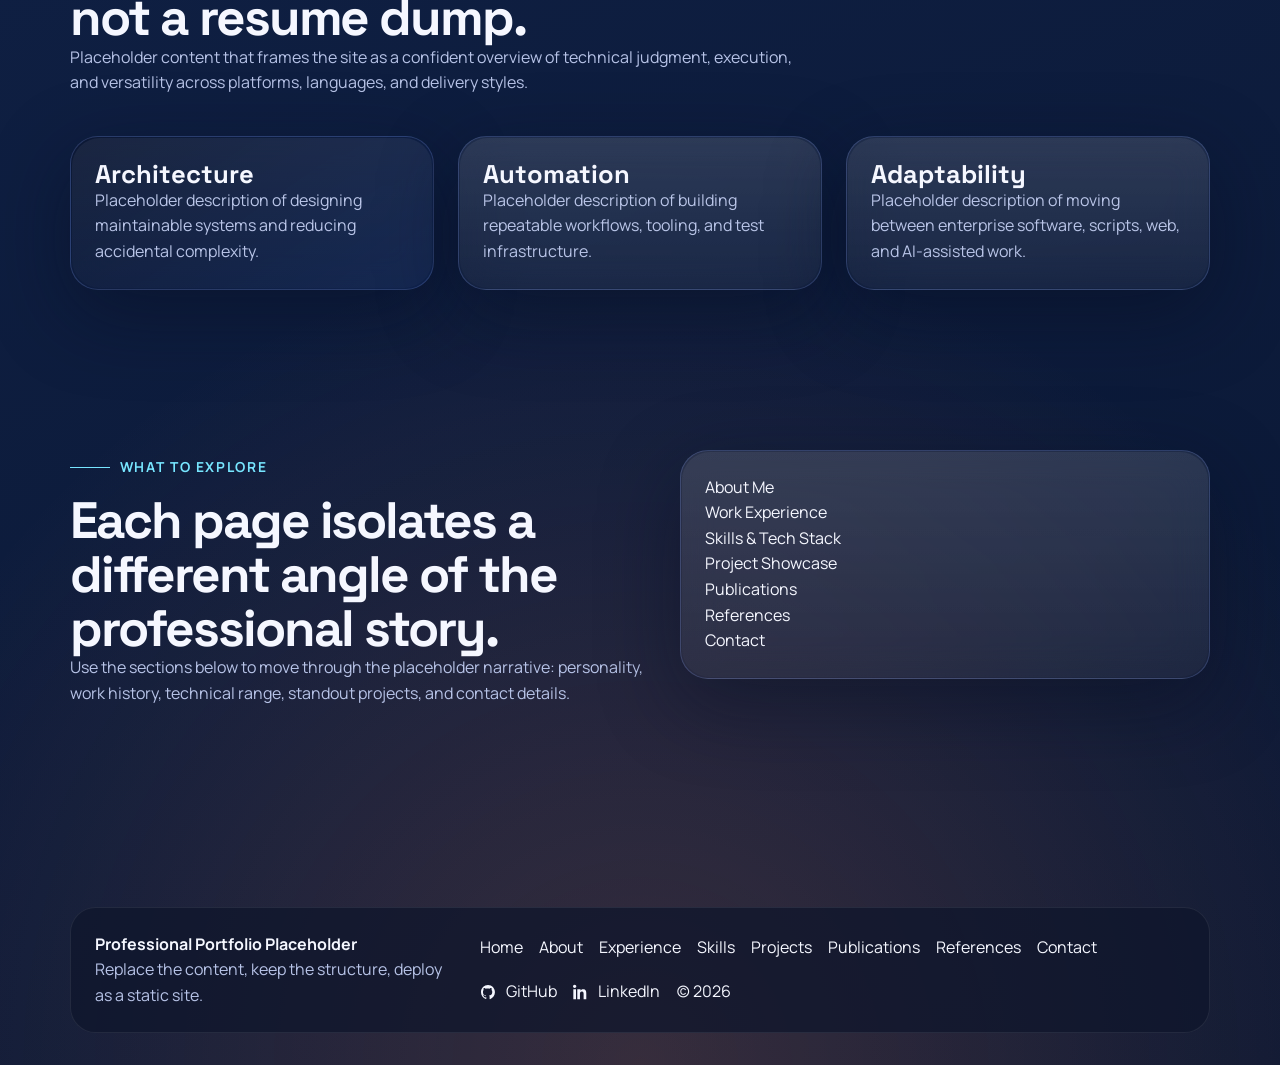
==== commit 86fd0f81: "Publish portfolio updates for GitHub Pages" ====
--- a/index.html
+++ b/index.html
@@ -5,9 +5,9 @@
     <meta name="viewport" content="width=device-width, initial-scale=1.0" />
     <meta
       name="description"
-      content="Placeholder personal developer website with a bold, interactive dark theme and multi-page layout."
+      content="Placeholder personal technology portfolio website with a bold, interactive dark theme and multi-page layout."
     />
-    <title>Developer Portfolio | Home</title>
+    <title>Technology Portfolio | Home</title>
     <link rel="preconnect" href="https://fonts.googleapis.com" />
     <link rel="preconnect" href="https://fonts.gstatic.com" crossorigin />
     <link
@@ -37,6 +37,8 @@
             <a href="experience.html" data-nav-link>Experience</a>
             <a href="skills.html" data-nav-link>Skills</a>
             <a href="projects.html" data-nav-link>Projects</a>
+            <a href="publications.html" data-nav-link>Publications</a>
+            <a href="references.html" data-nav-link>References</a>
             <a href="contact.html" data-nav-link>Contact</a>
             <a
               class="nav-github"
@@ -50,6 +52,19 @@
               </svg>
               <span>GitHub</span>
             </a>
+
+            <a
+              class="nav-linkedin"
+              href="https://www.linkedin.com/in/dirksteele/"
+              target="_blank"
+              rel="noreferrer"
+              aria-label="Open LinkedIn profile"
+            >
+              <svg viewBox="0 0 24 24" aria-hidden="true" fill="currentColor">
+                <path d="M4.98 3.5C4.98 4.88 3.87 6 2.5 6S0 4.88 0 3.5 1.11 1 2.48 1s2.5 1.12 2.5 2.5ZM.5 8h4v15h-4V8Zm7 0h3.83v2.05h.06c.53-1 1.83-2.05 3.77-2.05 4.03 0 4.77 2.65 4.77 6.09V23h-4v-7.68c0-1.83-.03-4.19-2.55-4.19-2.55 0-2.94 1.99-2.94 4.05V23h-4V8Z" />
+              </svg>
+              <span>LinkedIn</span>
+            </a>
           </nav>
         </div>
       </header>
@@ -58,11 +73,11 @@
         <section class="hero">
           <div class="hero-grid">
             <div class="hero-copy reveal">
-              <span class="kicker">Software Developer • 20 Years</span>
+              <span class="kicker">Technology Professional - Delivery Focused</span>
               <h1>Building calm, sharp systems with code that feels deliberate.</h1>
               <p class="lead">
-                Placeholder hero copy describing a veteran developer who combines deep engineering experience,
-                thoughtful automation, and modern AI-assisted workflows to ship useful software with precision.
+                Business Analyst and QA Automation professional focused on test strategy, reliable release execution,
+                and pragmatic tooling that improves quality across Agile teams.
               </p>
               <div class="hero-actions">
                 <a class="button" href="projects.html">Explore Projects</a>
@@ -71,16 +86,16 @@
               </div>
               <div class="stats-row">
                 <article class="stat-card reveal">
-                  <strong>20+</strong>
-                  <p>Years shaping production software, tooling, and automation.</p>
+                  <strong>15+ Years In Quality Delivery</strong>
+                  <p>Leading testing strategy across multi-tier systems, interfaces, databases, and portals.</p>
                 </article>
                 <article class="stat-card reveal">
-                  <strong>Cross-Stack</strong>
-                  <p>From C# and PowerShell to Python, test automation, and AI workflows.</p>
+                  <strong>Automation Expertise</strong>
+                  <p>Designing and integrating UI/API automation frameworks with C#, Selenium, and Azure DevOps.</p>
                 </article>
                 <article class="stat-card reveal">
-                  <strong>Systems Mindset</strong>
-                  <p>Placeholder copy for architecture, maintainability, and delivery focus.</p>
+                  <strong>Team Enablement</strong>
+                  <p>Improving communication, documentation, and release confidence across cross-functional teams.</p>
                 </article>
               </div>
             </div>
@@ -94,16 +109,16 @@
                   <h2>Code that shows its work.</h2>
                   <ul class="metric-list">
                     <li>
-                      <strong>Engineering Depth</strong>
-                      <p>Placeholder text for architecture, refactoring, and reliability work.</p>
+                      <strong>Quality Strategy</strong>
+                      <p>Defining manual and automated test coverage that exposes risk early.</p>
                     </li>
                     <li>
                       <strong>Automation Craft</strong>
-                      <p>Placeholder text for scripting, browser automation, CI, and repeatable tooling.</p>
+                      <p>Building repeatable UI/API validation workflows for faster and safer releases.</p>
                     </li>
                     <li>
-                      <strong>Modern Delivery</strong>
-                      <p>Placeholder text for AI/ML exploration, rapid prototyping, and practical execution.</p>
+                      <strong>Practical Delivery</strong>
+                      <p>Translating quality goals into tools, process, and measurable outcomes.</p>
                     </li>
                   </ul>
                 </div>
@@ -141,7 +156,7 @@
           <div class="split-layout">
             <div class="section-heading reveal">
               <span class="kicker">What To Explore</span>
-              <h2>Each page isolates a different angle of the developer story.</h2>
+              <h2>Each page isolates a different angle of the professional story.</h2>
               <p>
                 Use the sections below to move through the placeholder narrative: personality, work history,
                 technical range, standout projects, and contact details.
@@ -153,6 +168,8 @@
                 <li><a class="link-icon" href="experience.html">Work Experience</a></li>
                 <li><a class="link-icon" href="skills.html">Skills &amp; Tech Stack</a></li>
                 <li><a class="link-icon" href="projects.html">Project Showcase</a></li>
+                <li><a class="link-icon" href="publications.html">Publications</a></li>
+                <li><a class="link-icon" href="references.html">References</a></li>
                 <li><a class="link-icon" href="contact.html">Contact</a></li>
               </ul>
             </div>
@@ -163,7 +180,7 @@
       <footer class="site-footer">
         <div class="footer-wrap">
           <div>
-            <strong>Developer Portfolio Placeholder</strong>
+            <strong>Professional Portfolio Placeholder</strong>
             <p>Replace the content, keep the structure, deploy as a static site.</p>
           </div>
           <div class="footer-meta">
@@ -173,6 +190,8 @@
               <a href="experience.html">Experience</a>
               <a href="skills.html">Skills</a>
               <a href="projects.html">Projects</a>
+              <a href="publications.html">Publications</a>
+              <a href="references.html">References</a>
               <a href="contact.html">Contact</a>
             </nav>
             <div class="footer-social">
@@ -182,7 +201,14 @@
                 </svg>
                 <span>GitHub</span>
               </a>
-              <span>© <span data-current-year></span></span>
+
+              <a href="https://www.linkedin.com/in/dirksteele/" target="_blank" rel="noreferrer" aria-label="Open LinkedIn profile">
+                <svg viewBox="0 0 24 24" aria-hidden="true" fill="currentColor">
+                  <path d="M4.98 3.5C4.98 4.88 3.87 6 2.5 6S0 4.88 0 3.5 1.11 1 2.48 1s2.5 1.12 2.5 2.5ZM.5 8h4v15h-4V8Zm7 0h3.83v2.05h.06c.53-1 1.83-2.05 3.77-2.05 4.03 0 4.77 2.65 4.77 6.09V23h-4v-7.68c0-1.83-.03-4.19-2.55-4.19-2.55 0-2.94 1.99-2.94 4.05V23h-4V8Z" />
+                </svg>
+                <span>LinkedIn</span>
+              </a>
+              <span>(c) <span data-current-year></span></span>
             </div>
           </div>
         </div>
@@ -190,3 +216,5 @@
     </div>
   </body>
 </html>
+
+
--- a/styles.css
+++ b/styles.css
@@ -1,18 +1,18 @@
 :root {
-  --bg: #050816;
-  --bg-elevated: rgba(11, 18, 38, 0.78);
-  --bg-solid: #0b1226;
-  --surface: rgba(18, 28, 56, 0.82);
-  --surface-strong: rgba(24, 38, 77, 0.96);
+  --bg: #0a1227;
+  --bg-elevated: rgba(18, 29, 56, 0.78);
+  --bg-solid: #122042;
+  --surface: rgba(30, 44, 80, 0.84);
+  --surface-strong: rgba(39, 58, 101, 0.96);
   --border: rgba(143, 168, 255, 0.22);
   --border-strong: rgba(162, 188, 255, 0.38);
   --text: #f5f7ff;
-  --muted: #9ca9cf;
+  --muted: #b7c3e7;
   --accent: #77e6ff;
   --accent-strong: #6da7ff;
   --accent-warm: #ff8a5b;
   --success: #8dffb2;
-  --shadow: 0 24px 80px rgba(2, 6, 23, 0.55);
+  --shadow: 0 24px 80px rgba(6, 12, 32, 0.46);
   --radius-lg: 28px;
   --radius-md: 20px;
   --radius-sm: 14px;
@@ -40,7 +40,7 @@
     radial-gradient(circle at 10% 20%, rgba(85, 144, 255, 0.24), transparent 28%),
     radial-gradient(circle at 90% 10%, rgba(119, 230, 255, 0.18), transparent 25%),
     radial-gradient(circle at 50% 100%, rgba(255, 138, 91, 0.18), transparent 30%),
-    linear-gradient(160deg, #040711 0%, #071020 38%, #040816 100%);
+    linear-gradient(160deg, #0a1430 0%, #102146 38%, #0a1733 100%);
   line-height: 1.6;
   overflow-x: hidden;
 }
@@ -154,12 +154,12 @@
   top: 0;
   z-index: 100;
   backdrop-filter: blur(18px);
-  background: rgba(4, 7, 17, 0.56);
+  background: rgba(11, 18, 40, 0.56);
   border-bottom: 1px solid rgba(154, 178, 255, 0.12);
 }
 
 .site-header.is-scrolled {
-  background: rgba(4, 7, 17, 0.88);
+  background: rgba(11, 18, 40, 0.88);
   box-shadow: 0 18px 40px rgba(2, 6, 23, 0.28);
 }
 
@@ -195,7 +195,7 @@
   border-radius: 1rem;
   background: linear-gradient(135deg, rgba(119, 230, 255, 0.25), rgba(109, 167, 255, 0.25));
   border: 1px solid rgba(119, 230, 255, 0.24);
-  box-shadow: inset 0 1px 0 rgba(255, 255, 255, 0.12), 0 16px 30px rgba(4, 7, 17, 0.3);
+  box-shadow: inset 0 1px 0 rgba(255, 255, 255, 0.12), 0 16px 30px rgba(10, 16, 36, 0.28);
 }
 
 .brand-mark span {
@@ -270,7 +270,8 @@
   background: linear-gradient(90deg, var(--accent), var(--accent-strong));
 }
 
-.nav-github {
+.nav-github,
+.nav-linkedin {
   display: inline-flex;
   align-items: center;
   gap: 0.65rem;
@@ -281,6 +282,7 @@
 }
 
 .nav-github svg,
+.nav-linkedin svg,
 .footer-social svg,
 .link-icon svg {
   width: 1rem;
@@ -820,7 +822,7 @@
   width: 100%;
   padding: 0.95rem 1rem;
   color: var(--text);
-  background: rgba(7, 12, 28, 0.92);
+  background: rgba(16, 24, 48, 0.92);
   border: 1px solid rgba(255, 255, 255, 0.1);
   border-radius: 1rem;
   transition: border-color var(--transition), background var(--transition);
@@ -858,7 +860,7 @@
   padding: 1.5rem;
   border-radius: 1.6rem;
   border: 1px solid rgba(255, 255, 255, 0.08);
-  background: rgba(6, 10, 23, 0.7);
+  background: rgba(14, 22, 44, 0.72);
 }
 
 .footer-links,
@@ -918,6 +920,90 @@
   background: rgba(255, 255, 255, 0.1);
 }
 
+.references-grid {
+  display: grid;
+  grid-template-columns: repeat(12, minmax(0, 1fr));
+  gap: 1.25rem;
+}
+
+.reference-card {
+  grid-column: span 6;
+  padding: 1.35rem;
+  border-radius: var(--radius-md);
+  border: 1px solid var(--border);
+  background: linear-gradient(180deg, rgba(255, 255, 255, 0.07), rgba(255, 255, 255, 0.03));
+  cursor: pointer;
+  transition: transform var(--transition), border-color var(--transition), box-shadow var(--transition);
+}
+
+.reference-card:hover,
+.reference-card:focus-visible {
+  transform: translateY(-2px);
+  border-color: var(--border-strong);
+  box-shadow: 0 18px 44px rgba(6, 12, 32, 0.34);
+}
+
+.reference-card p {
+  margin-top: 0.85rem;
+}
+
+.reference-meta {
+  margin-top: 0.9rem;
+  color: var(--accent);
+  font-size: 0.9rem;
+}
+
+.reference-modal {
+  position: fixed;
+  inset: 0;
+  z-index: 400;
+  display: grid;
+  place-items: center;
+  padding: 1rem;
+  background: rgba(5, 10, 24, 0.72);
+  backdrop-filter: blur(8px);
+}
+
+.reference-modal[hidden] {
+  display: none;
+}
+
+.reference-modal-panel {
+  width: min(52rem, 100%);
+  max-height: min(84vh, 46rem);
+  overflow: auto;
+  border-radius: var(--radius-lg);
+  border: 1px solid var(--border-strong);
+  background: linear-gradient(145deg, rgba(17, 28, 58, 0.96), rgba(27, 43, 84, 0.92));
+  box-shadow: 0 28px 90px rgba(4, 9, 22, 0.52);
+  padding: 1.5rem;
+}
+
+.reference-modal-head {
+  display: flex;
+  justify-content: space-between;
+  align-items: center;
+  gap: 1rem;
+  margin-bottom: 1rem;
+}
+
+.reference-close {
+  min-width: 2.5rem;
+  min-height: 2.5rem;
+  border-radius: 999px;
+  border: 1px solid rgba(255, 255, 255, 0.14);
+  color: var(--text);
+  background: rgba(255, 255, 255, 0.08);
+}
+
+.reference-full-text {
+  white-space: pre-line;
+}
+
+body.is-modal-open {
+  overflow: hidden;
+}
+
 @keyframes drift {
   from {
     transform: translate3d(0, 0, 0) scale(1);
@@ -942,6 +1028,7 @@
   .contact-grid > *,
   .projects-grid > *,
   .skills-grid > *,
+  .reference-card,
   .story-card.primary,
   .story-card.secondary,
   .highlights-grid > * {
@@ -974,7 +1061,7 @@
     padding: 0.9rem;
     flex-direction: column;
     align-items: stretch;
-    background: rgba(8, 12, 24, 0.96);
+    background: rgba(15, 22, 44, 0.96);
     border: 1px solid rgba(255, 255, 255, 0.08);
     border-radius: 1.4rem;
     box-shadow: var(--shadow);
@@ -991,7 +1078,8 @@
   }
 
   .nav-links a,
-  .nav-github {
+  .nav-github,
+  .nav-linkedin {
     justify-content: center;
   }
 }
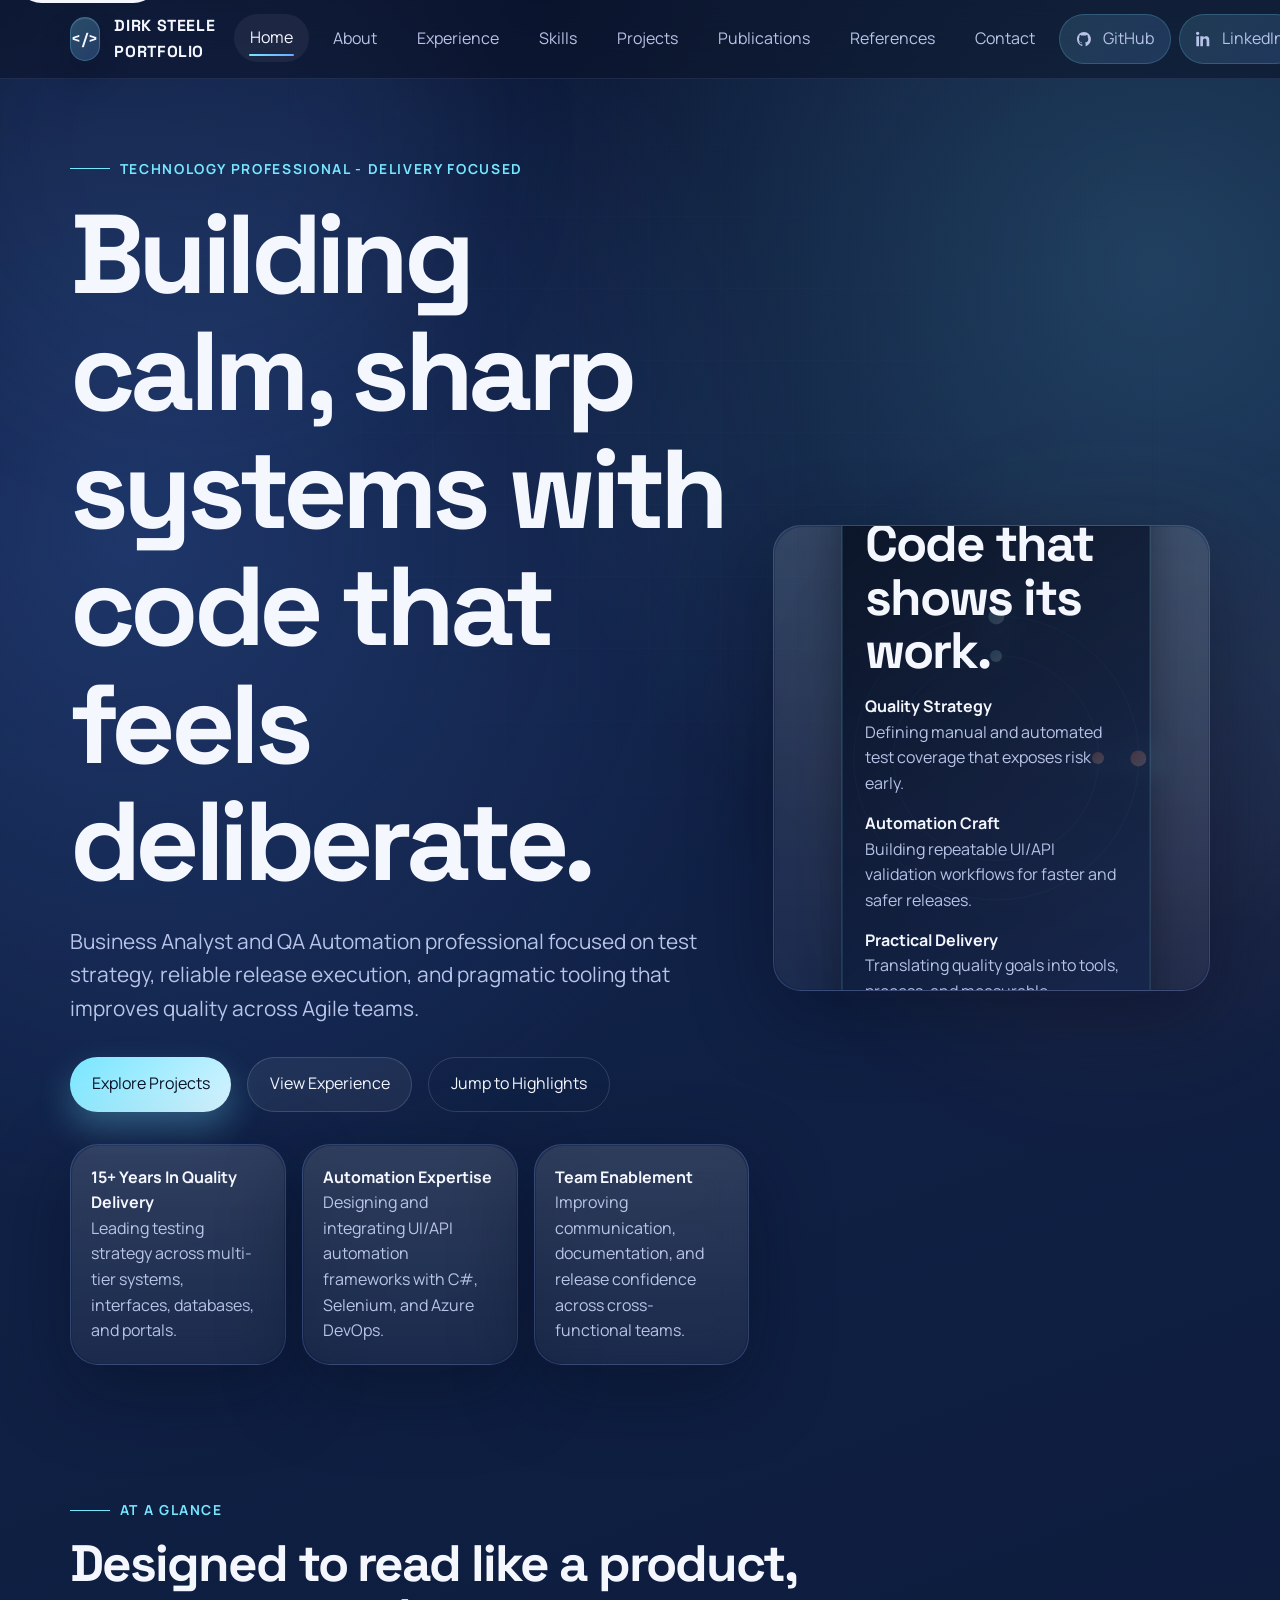
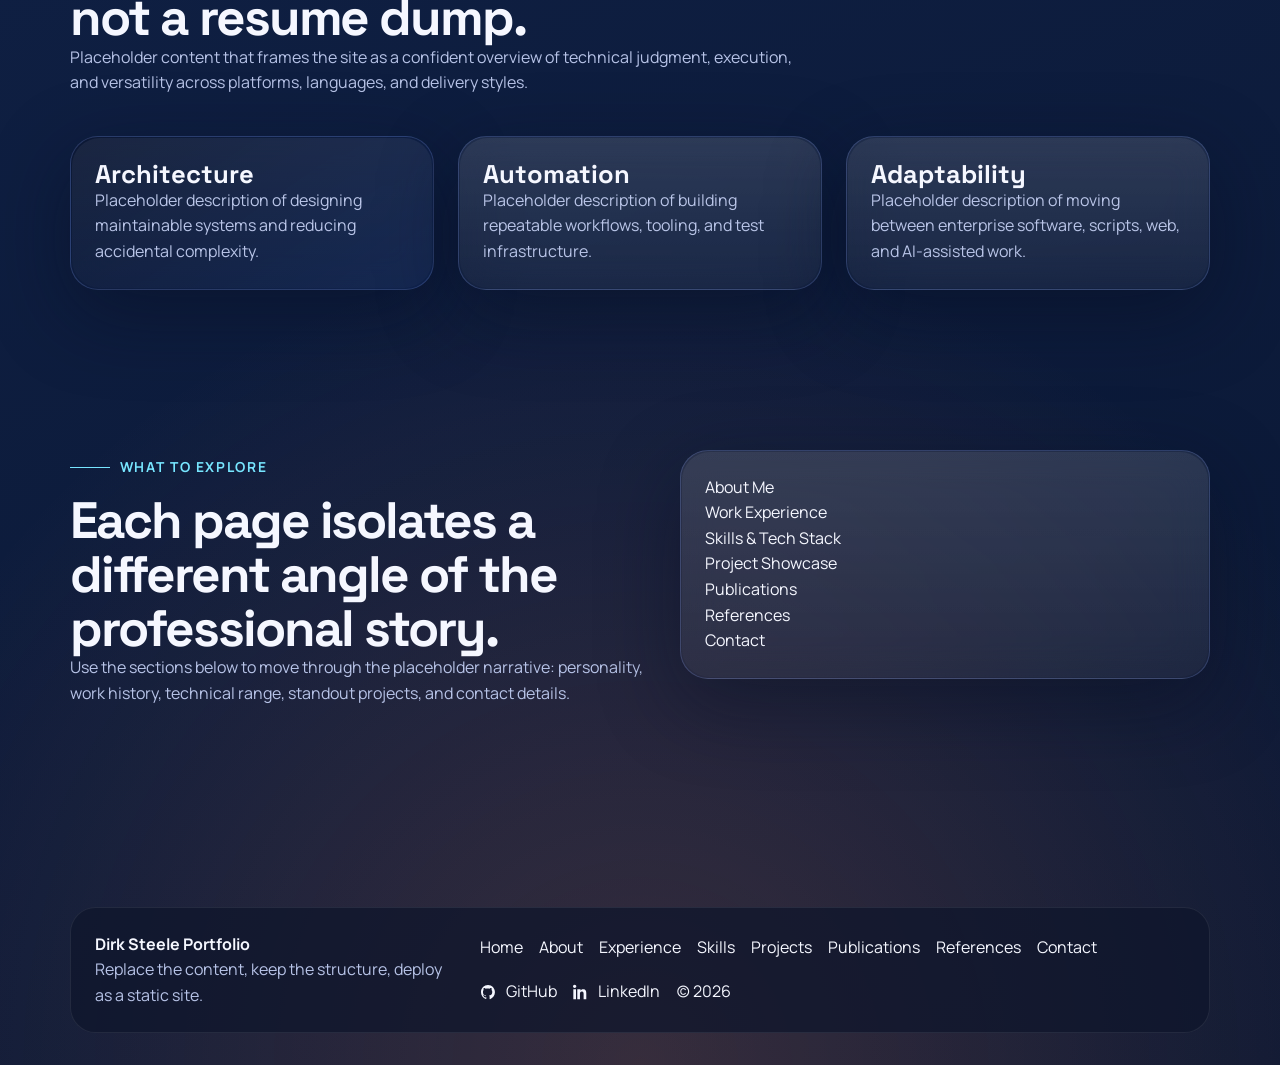
==== commit 3564c409: "Update site branding to Dirk Steele Portfolio" ====
--- a/index.html
+++ b/index.html
@@ -26,7 +26,7 @@
         <div class="nav-wrap">
           <a class="brand" href="index.html" aria-label="Go to home page">
             <span class="brand-mark" aria-hidden="true"><span>&lt;/&gt;</span></span>
-            <span>DEV // PLACEHOLDER</span>
+            <span>DIRK STEELE PORTFOLIO</span>
           </a>
           <button class="nav-toggle" type="button" aria-label="Toggle navigation" aria-expanded="false" data-nav-toggle>
             <span class="nav-toggle-bar" aria-hidden="true"></span>
@@ -180,7 +180,7 @@
       <footer class="site-footer">
         <div class="footer-wrap">
           <div>
-            <strong>Professional Portfolio Placeholder</strong>
+            <strong>Dirk Steele Portfolio</strong>
             <p>Replace the content, keep the structure, deploy as a static site.</p>
           </div>
           <div class="footer-meta">
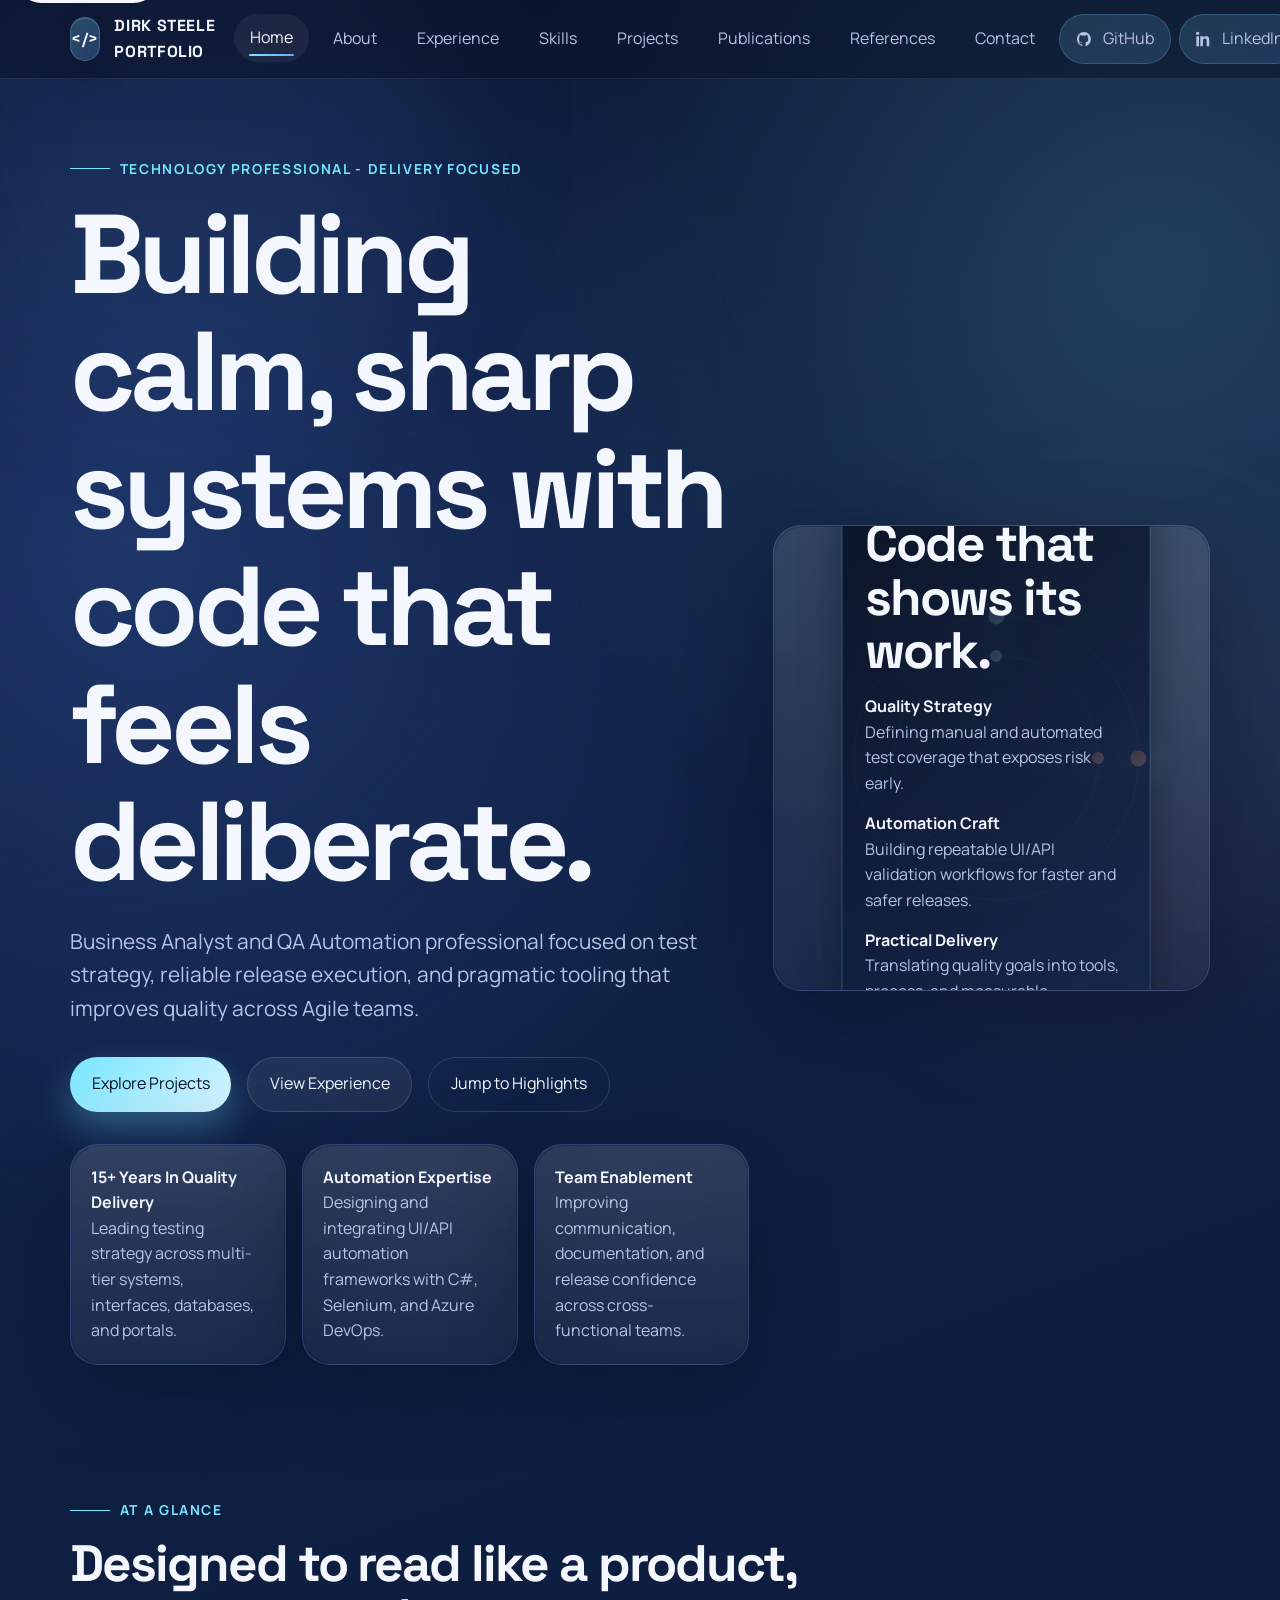
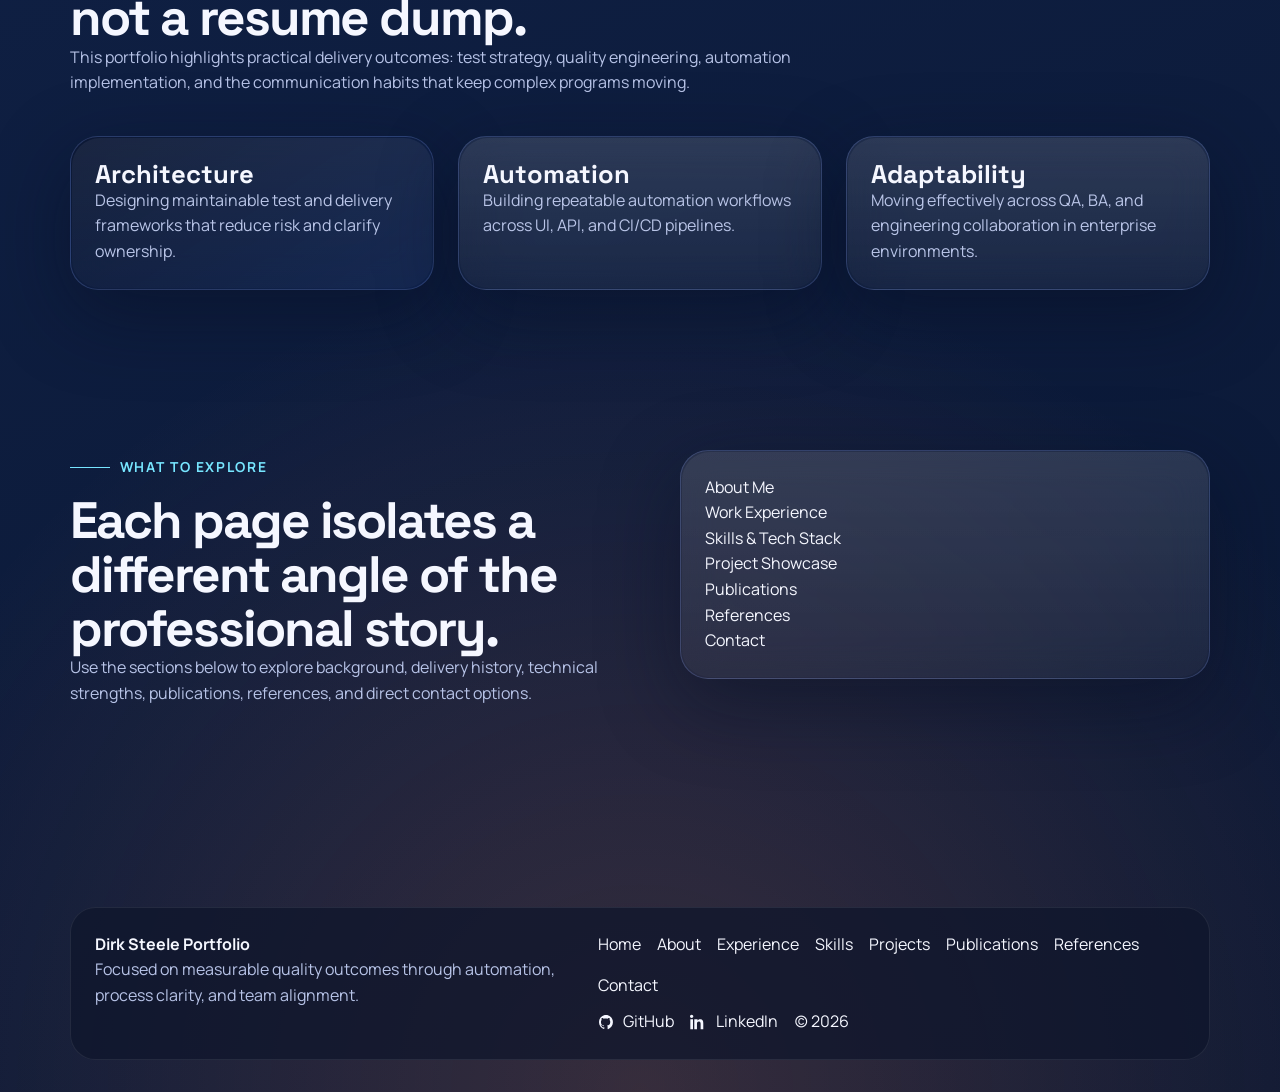
==== commit 015e6cab: "Finalize portfolio content and replace placeholders" ====
--- a/index.html
+++ b/index.html
@@ -5,7 +5,7 @@
     <meta name="viewport" content="width=device-width, initial-scale=1.0" />
     <meta
       name="description"
-      content="Placeholder personal technology portfolio website with a bold, interactive dark theme and multi-page layout."
+      content="Portfolio of Dirk Steele, featuring QA leadership, automation strategy, and delivery outcomes across enterprise teams."
     />
     <title>Technology Portfolio | Home</title>
     <link rel="preconnect" href="https://fonts.googleapis.com" />
@@ -42,7 +42,7 @@
             <a href="contact.html" data-nav-link>Contact</a>
             <a
               class="nav-github"
-              href="https://github.com/YOUR_USERNAME"
+              href="https://github.com/dirkste"
               target="_blank"
               rel="noreferrer"
               aria-label="Open GitHub profile"
@@ -132,22 +132,22 @@
             <span class="kicker">At A Glance</span>
             <h2>Designed to read like a product, not a resume dump.</h2>
             <p>
-              Placeholder content that frames the site as a confident overview of technical judgment, execution,
-              and versatility across platforms, languages, and delivery styles.
+              This portfolio highlights practical delivery outcomes: test strategy, quality engineering,
+              automation implementation, and the communication habits that keep complex programs moving.
             </p>
           </div>
           <div class="highlights-grid">
             <article class="glass-card accent reveal">
               <h3>Architecture</h3>
-              <p>Placeholder description of designing maintainable systems and reducing accidental complexity.</p>
+              <p>Designing maintainable test and delivery frameworks that reduce risk and clarify ownership.</p>
             </article>
             <article class="glass-card reveal">
               <h3>Automation</h3>
-              <p>Placeholder description of building repeatable workflows, tooling, and test infrastructure.</p>
+              <p>Building repeatable automation workflows across UI, API, and CI/CD pipelines.</p>
             </article>
             <article class="glass-card reveal">
               <h3>Adaptability</h3>
-              <p>Placeholder description of moving between enterprise software, scripts, web, and AI-assisted work.</p>
+              <p>Moving effectively across QA, BA, and engineering collaboration in enterprise environments.</p>
             </article>
           </div>
         </section>
@@ -158,8 +158,8 @@
               <span class="kicker">What To Explore</span>
               <h2>Each page isolates a different angle of the professional story.</h2>
               <p>
-                Use the sections below to move through the placeholder narrative: personality, work history,
-                technical range, standout projects, and contact details.
+                Use the sections below to explore background, delivery history, technical strengths,
+                publications, references, and direct contact options.
               </p>
             </div>
             <div class="glass-card reveal">
@@ -181,7 +181,7 @@
         <div class="footer-wrap">
           <div>
             <strong>Dirk Steele Portfolio</strong>
-            <p>Replace the content, keep the structure, deploy as a static site.</p>
+            <p>Focused on measurable quality outcomes through automation, process clarity, and team alignment.</p>
           </div>
           <div class="footer-meta">
             <nav class="footer-links" aria-label="Footer navigation">
@@ -195,7 +195,7 @@
               <a href="contact.html">Contact</a>
             </nav>
             <div class="footer-social">
-              <a href="https://github.com/YOUR_USERNAME" target="_blank" rel="noreferrer" aria-label="Open GitHub profile">
+              <a href="https://github.com/dirkste" target="_blank" rel="noreferrer" aria-label="Open GitHub profile">
                 <svg viewBox="0 0 24 24" aria-hidden="true" fill="currentColor">
                   <path d="M12 1.5C6.2 1.5 1.5 6.3 1.5 12.2c0 4.8 3.1 8.8 7.3 10.2.5.1.7-.2.7-.5V20c-3 .7-3.7-1.3-3.7-1.3-.5-1.3-1.2-1.7-1.2-1.7-1-.7.1-.7.1-.7 1.1.1 1.7 1.1 1.7 1.1 1 .1 1.7.7 2.1 1.4.1-.7.4-1.2.7-1.5-2.4-.3-4.8-1.2-4.8-5.4 0-1.2.4-2.1 1.1-2.9-.1-.3-.5-1.4.1-2.9 0 0 .9-.3 3 .9.9-.2 1.8-.3 2.8-.3.9 0 1.9.1 2.8.3 2.1-1.2 3-.9 3-.9.6 1.5.2 2.6.1 2.9.7.8 1.1 1.7 1.1 2.9 0 4.2-2.5 5.1-4.8 5.4.4.3.8 1 .8 2v2.9c0 .3.2.6.7.5 4.2-1.4 7.3-5.5 7.3-10.2C22.5 6.3 17.8 1.5 12 1.5Z" />
                 </svg>
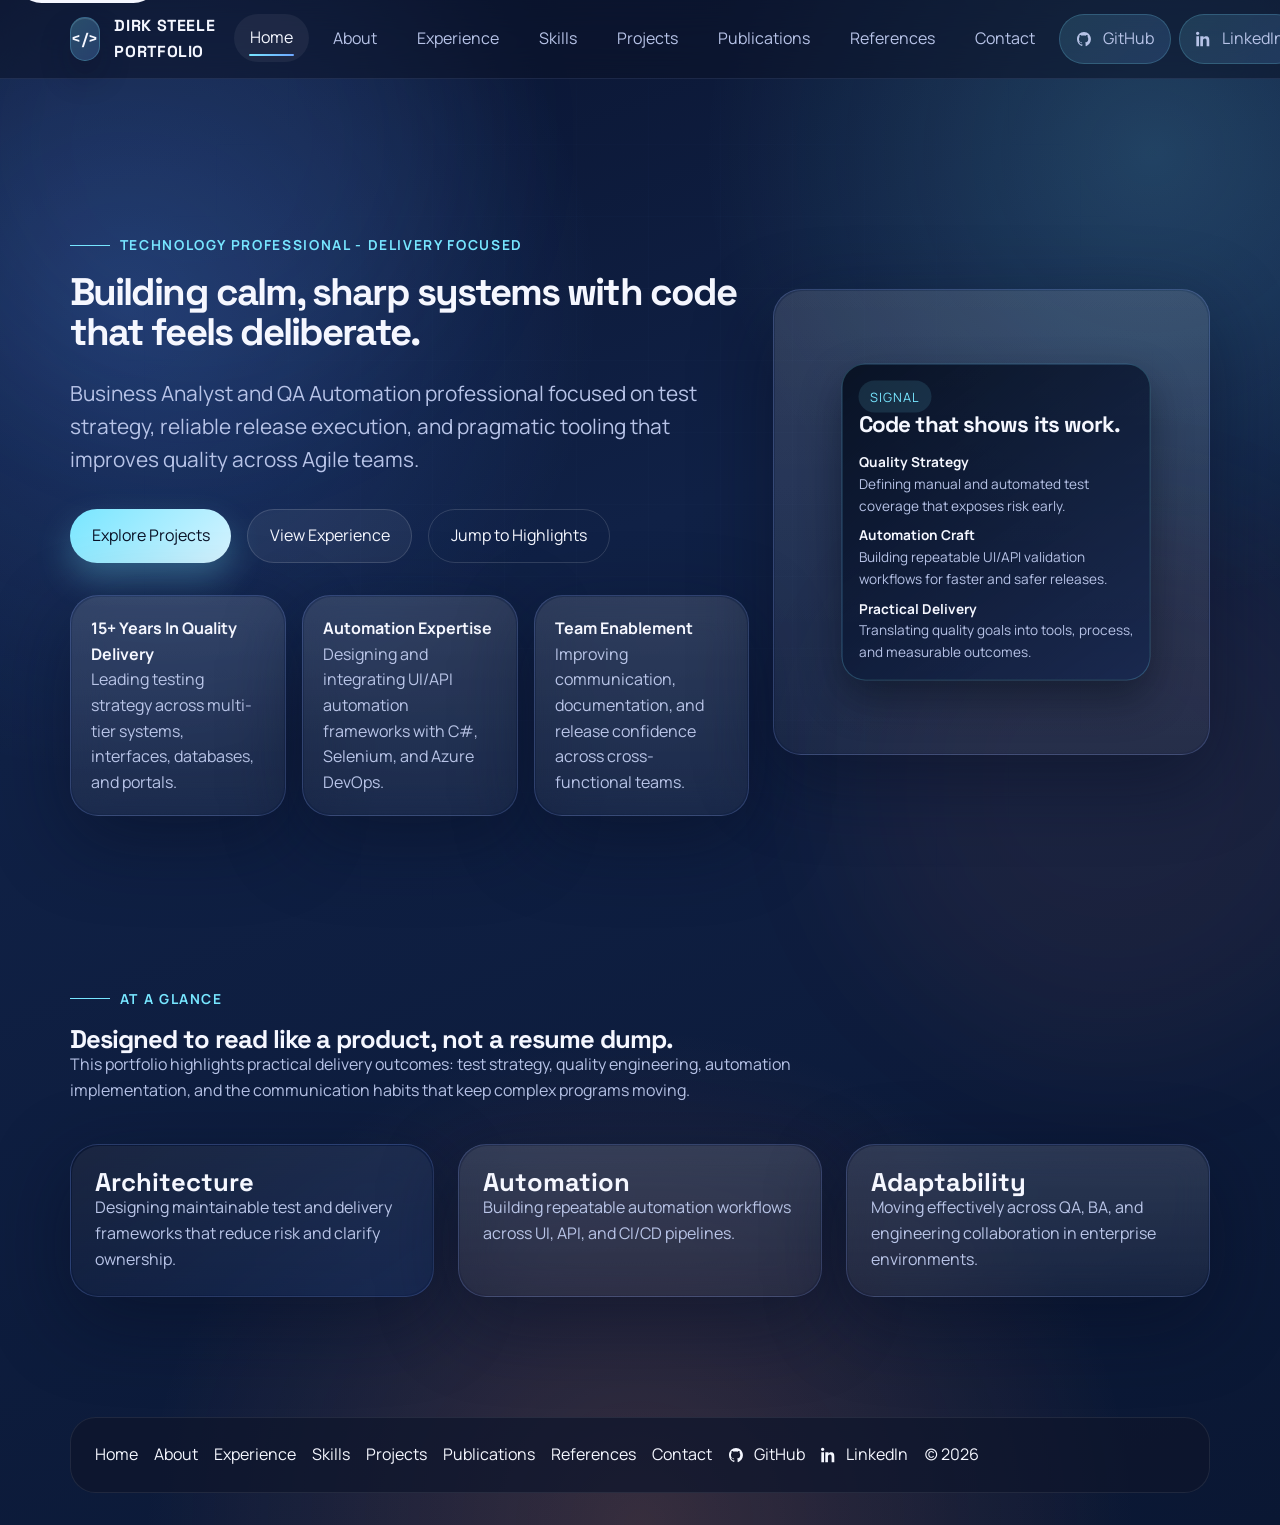
==== commit a30b7ade: "Remove redundant footer tagline and What To Explore nav section - Remove title/description div from " ====
--- a/index.html
+++ b/index.html
@@ -152,37 +152,10 @@
           </div>
         </section>
 
-        <section class="section">
-          <div class="split-layout">
-            <div class="section-heading reveal">
-              <span class="kicker">What To Explore</span>
-              <h2>Each page isolates a different angle of the professional story.</h2>
-              <p>
-                Use the sections below to explore background, delivery history, technical strengths,
-                publications, references, and direct contact options.
-              </p>
-            </div>
-            <div class="glass-card reveal">
-              <ul class="info-list">
-                <li><a class="link-icon" href="about.html">About Me</a></li>
-                <li><a class="link-icon" href="experience.html">Work Experience</a></li>
-                <li><a class="link-icon" href="skills.html">Skills &amp; Tech Stack</a></li>
-                <li><a class="link-icon" href="projects.html">Project Showcase</a></li>
-                <li><a class="link-icon" href="publications.html">Publications</a></li>
-                <li><a class="link-icon" href="references.html">References</a></li>
-                <li><a class="link-icon" href="contact.html">Contact</a></li>
-              </ul>
-            </div>
-          </div>
-        </section>
       </main>
 
       <footer class="site-footer">
         <div class="footer-wrap">
-          <div>
-            <strong>Dirk Steele Portfolio</strong>
-            <p>Focused on measurable quality outcomes through automation, process clarity, and team alignment.</p>
-          </div>
           <div class="footer-meta">
             <nav class="footer-links" aria-label="Footer navigation">
               <a href="index.html">Home</a>
--- a/styles.css
+++ b/styles.css
@@ -294,7 +294,7 @@
 }
 
 .section {
-  padding: 5rem 0;
+  padding: 2.5rem 0;
 }
 
 .section-heading {
@@ -331,12 +331,12 @@
 }
 
 h1 {
-  font-size: clamp(3.4rem, 9vw, 7rem);
+  font-size: clamp(1.3rem, 3vw, 2.5rem);
   letter-spacing: -0.05em;
 }
 
 h2 {
-  font-size: clamp(2.2rem, 4vw, 3.8rem);
+  font-size: clamp(1.2rem, 2.4vw, 2.2rem);
   letter-spacing: -0.04em;
 }
 
@@ -501,7 +501,8 @@
   width: 72%;
   aspect-ratio: 1;
   border: 1px solid rgba(119, 230, 255, 0.18);
-  animation: spin 18s linear infinite;
+  animation: none;
+  display: none;
 }
 
 .orbit::before,
@@ -541,11 +542,21 @@
   inset: 50% auto auto 50%;
   width: min(78%, 24rem);
   transform: translate(-50%, -50%);
-  padding: 1.4rem;
+  padding: 1rem;
   border-radius: 1.5rem;
   background: linear-gradient(145deg, rgba(4, 12, 28, 0.86), rgba(20, 38, 80, 0.72));
   border: 1px solid rgba(119, 230, 255, 0.22);
   box-shadow: 0 18px 40px rgba(3, 8, 20, 0.45);
+}
+
+.core-panel h2 {
+  font-size: clamp(1rem, 2vw, 1.4rem);
+  margin-bottom: 0.5rem;
+}
+
+.core-panel .metric-list {
+  gap: 0.5rem;
+  font-size: 0.85rem;
 }
 
 .eyebrow {
@@ -577,6 +588,75 @@
   margin-top: 1rem;
 }
 
+.accordion {
+  display: grid;
+  gap: 0.5rem;
+}
+
+.accordion-item {
+  border: 1px solid rgba(119, 230, 255, 0.15);
+  border-radius: 0.5rem;
+  overflow: hidden;
+}
+
+.accordion-header {
+  display: flex;
+  align-items: center;
+  justify-content: space-between;
+  gap: 1rem;
+  width: 100%;
+  padding: 0.9rem 1.1rem;
+  font-weight: 600;
+  font-size: 1rem;
+  font-family: var(--font-body);
+  color: var(--text);
+  background: transparent;
+  border: none;
+  cursor: pointer;
+  text-align: left;
+  transition: background 0.2s;
+}
+
+.accordion-header:hover {
+  background: rgba(119, 230, 255, 0.05);
+}
+
+.accordion-chevron {
+  width: 1.1rem;
+  height: 1.1rem;
+  color: var(--accent);
+  flex-shrink: 0;
+  transition: transform 0.3s ease;
+}
+
+.accordion-header[aria-expanded="true"] .accordion-chevron {
+  transform: rotate(180deg);
+}
+
+.accordion-body {
+  padding: 0 1.1rem 1rem;
+}
+
+.accordion-body p {
+  margin: 0;
+  color: var(--muted);
+  font-size: 0.95rem;
+  line-height: 1.6;
+  animation: accordion-fade 0.25s ease;
+}
+
+@keyframes accordion-fade {
+  from { opacity: 0; transform: translateY(-6px); }
+  to   { opacity: 1; transform: translateY(0); }
+}
+
+.button-row {
+  display: flex;
+  flex-wrap: wrap;
+  gap: 1rem;
+  margin-top: 1rem;
+}
+
 .metric-list strong,
 .stat-card strong,
 .timeline-card strong,
@@ -634,6 +714,10 @@
 }
 
 .story-card.secondary {
+  grid-column: span 5;
+}
+
+.quote-card {
   grid-column: span 5;
 }
 
@@ -898,6 +982,14 @@
   display: grid;
   gap: 1rem;
   padding: 1.75rem;
+}
+
+.page-intro h1 {
+  font-size: clamp(1.4rem, 2.6vw, 2.5rem);
+}
+
+.section-heading h2 {
+  font-size: clamp(1rem, 2vw, 1.6rem);
 }
 
 .page-nav {
@@ -1092,7 +1184,7 @@
 
   .section,
   .hero {
-    padding: 3.8rem 0;
+    padding: 2rem 0;
   }
 
   .hero-panel,
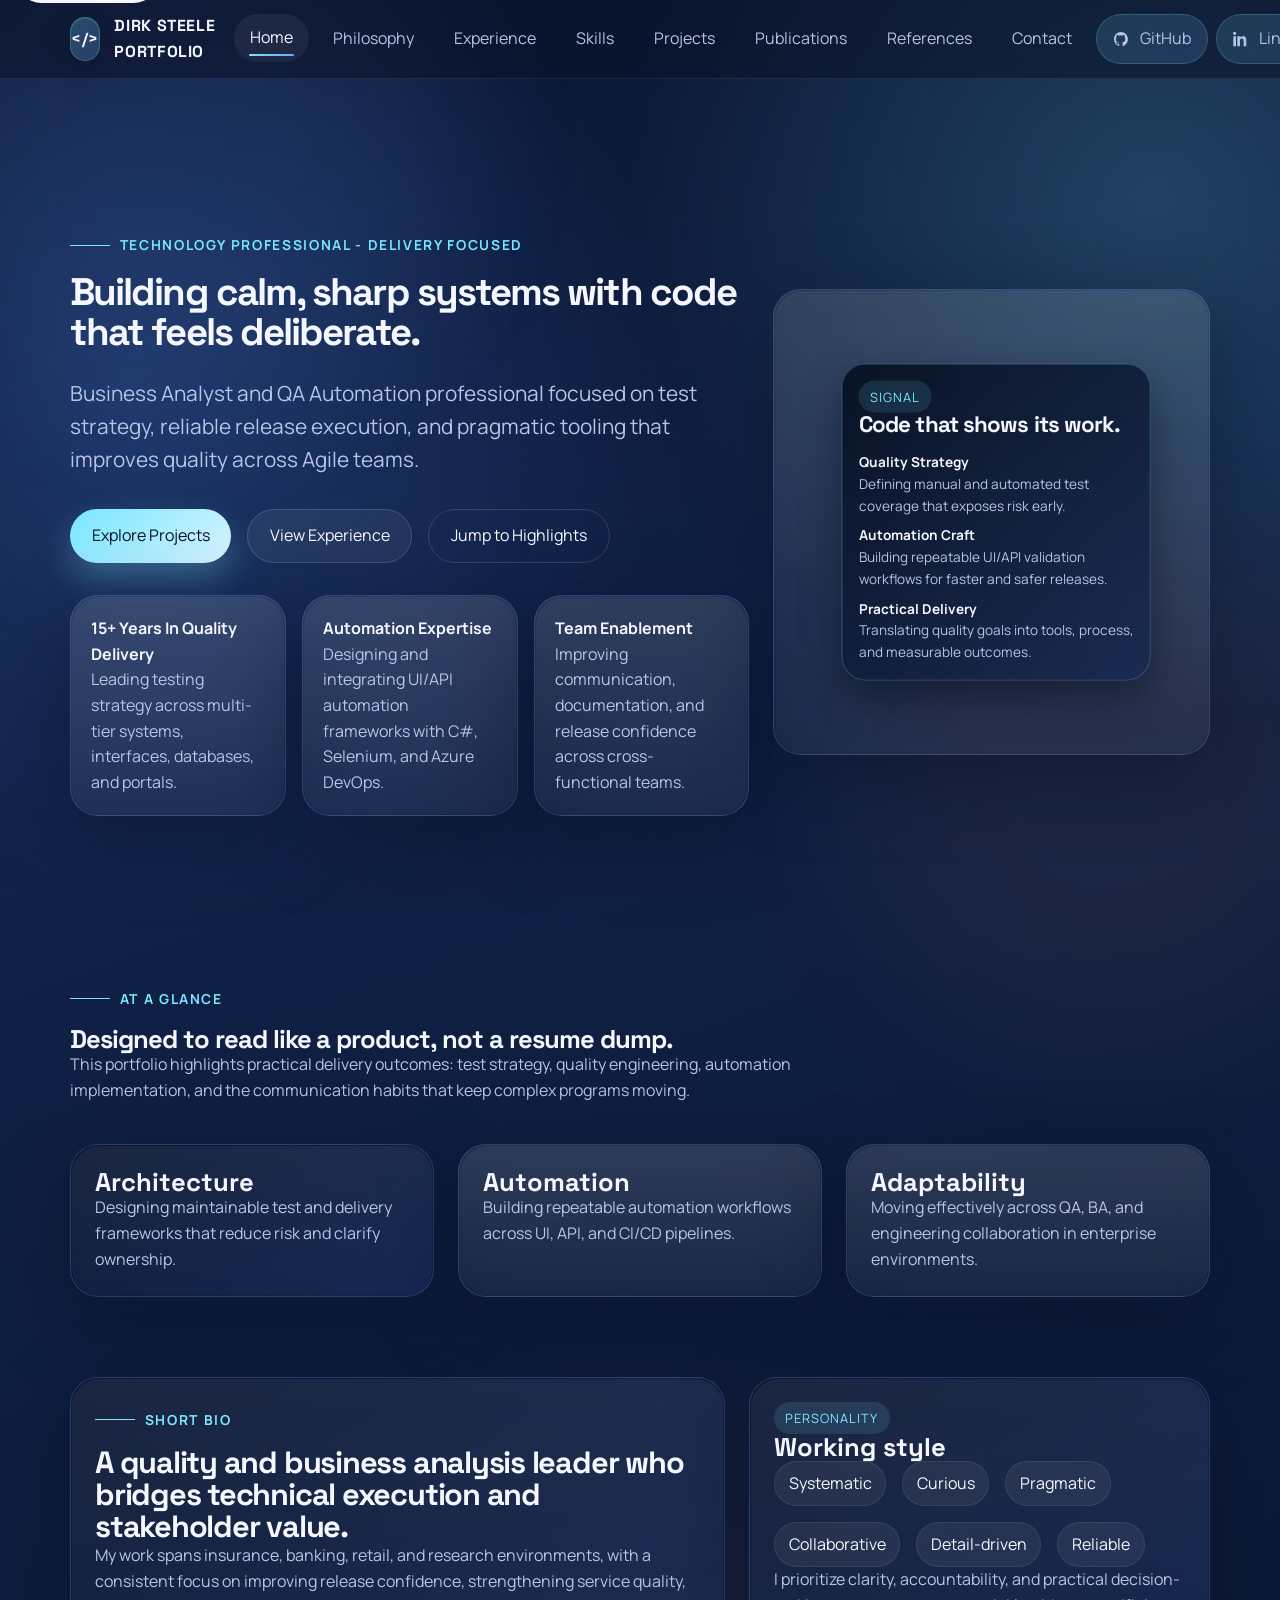
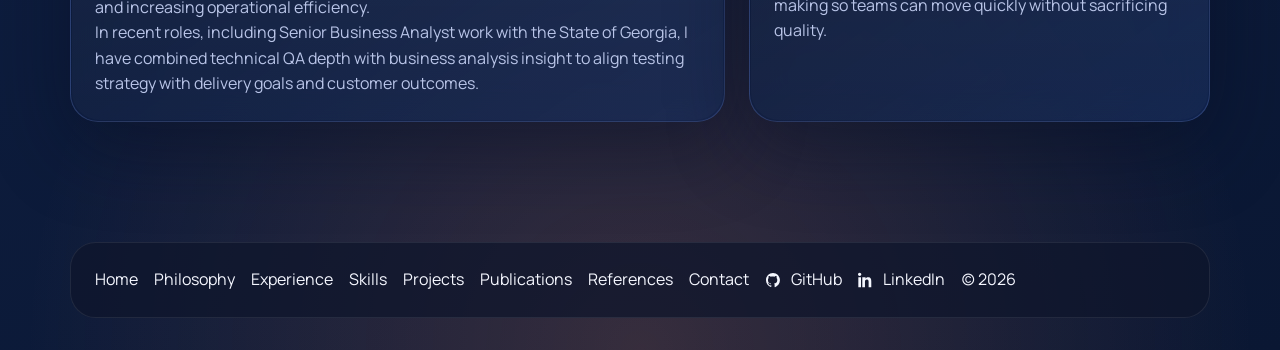
==== commit 61b7ce24: "Rename About to Philosophy, re-home content - Rename About tab to Philosophy across all 13 pages - U" ====
--- a/index.html
+++ b/index.html
@@ -33,7 +33,7 @@
           </button>
           <nav class="nav-links" aria-label="Primary navigation" data-nav-menu>
             <a href="index.html" data-nav-link>Home</a>
-            <a href="about.html" data-nav-link>About</a>
+            <a href="about.html" data-nav-link>Philosophy</a>
             <a href="experience.html" data-nav-link>Experience</a>
             <a href="skills.html" data-nav-link>Skills</a>
             <a href="projects.html" data-nav-link>Projects</a>
@@ -152,6 +152,39 @@
           </div>
         </section>
 
+        <section class="section">
+          <div class="story-grid">
+            <article class="story-card primary reveal">
+              <span class="kicker">Short Bio</span>
+              <h2>A quality and business analysis leader who bridges technical execution and stakeholder value.</h2>
+              <p>
+                My work spans insurance, banking, retail, and research environments, with a consistent focus on
+                improving release confidence, strengthening service quality, and increasing operational efficiency.
+              </p>
+              <p>
+                In recent roles, including Senior Business Analyst work with the State of Georgia,
+                I have combined technical QA depth with business analysis insight to align testing strategy with
+                delivery goals and customer outcomes.
+              </p>
+            </article>
+            <aside class="quote-card reveal" data-tilt>
+              <span class="eyebrow">Personality</span>
+              <h3>Working style</h3>
+              <div class="chip-row">
+                <span>Systematic</span>
+                <span>Curious</span>
+                <span>Pragmatic</span>
+                <span>Collaborative</span>
+                <span>Detail-driven</span>
+                <span>Reliable</span>
+              </div>
+              <p>
+                I prioritize clarity, accountability, and practical decision-making so teams can move quickly without sacrificing quality.
+              </p>
+            </aside>
+          </div>
+        </section>
+
       </main>
 
       <footer class="site-footer">
@@ -159,7 +192,7 @@
           <div class="footer-meta">
             <nav class="footer-links" aria-label="Footer navigation">
               <a href="index.html">Home</a>
-              <a href="about.html">About</a>
+              <a href="about.html">Philosophy</a>
               <a href="experience.html">Experience</a>
               <a href="skills.html">Skills</a>
               <a href="projects.html">Projects</a>
